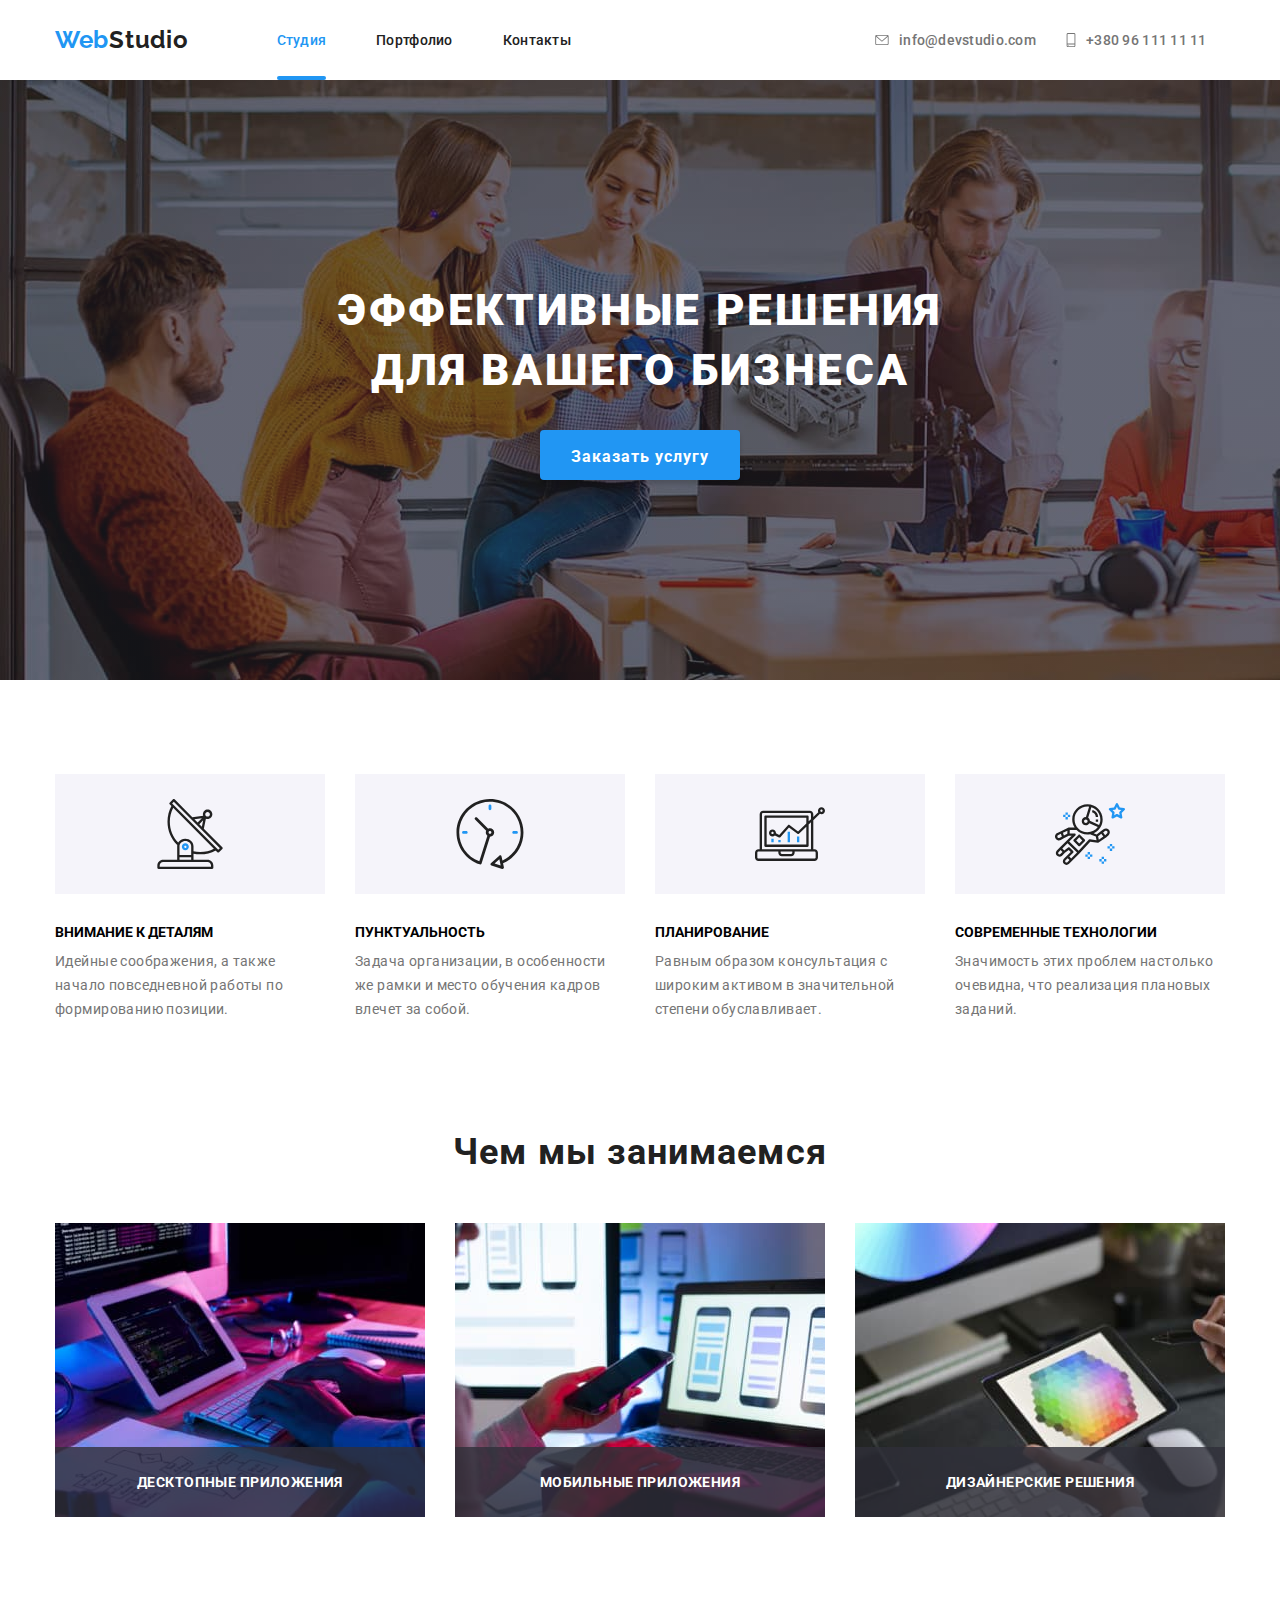
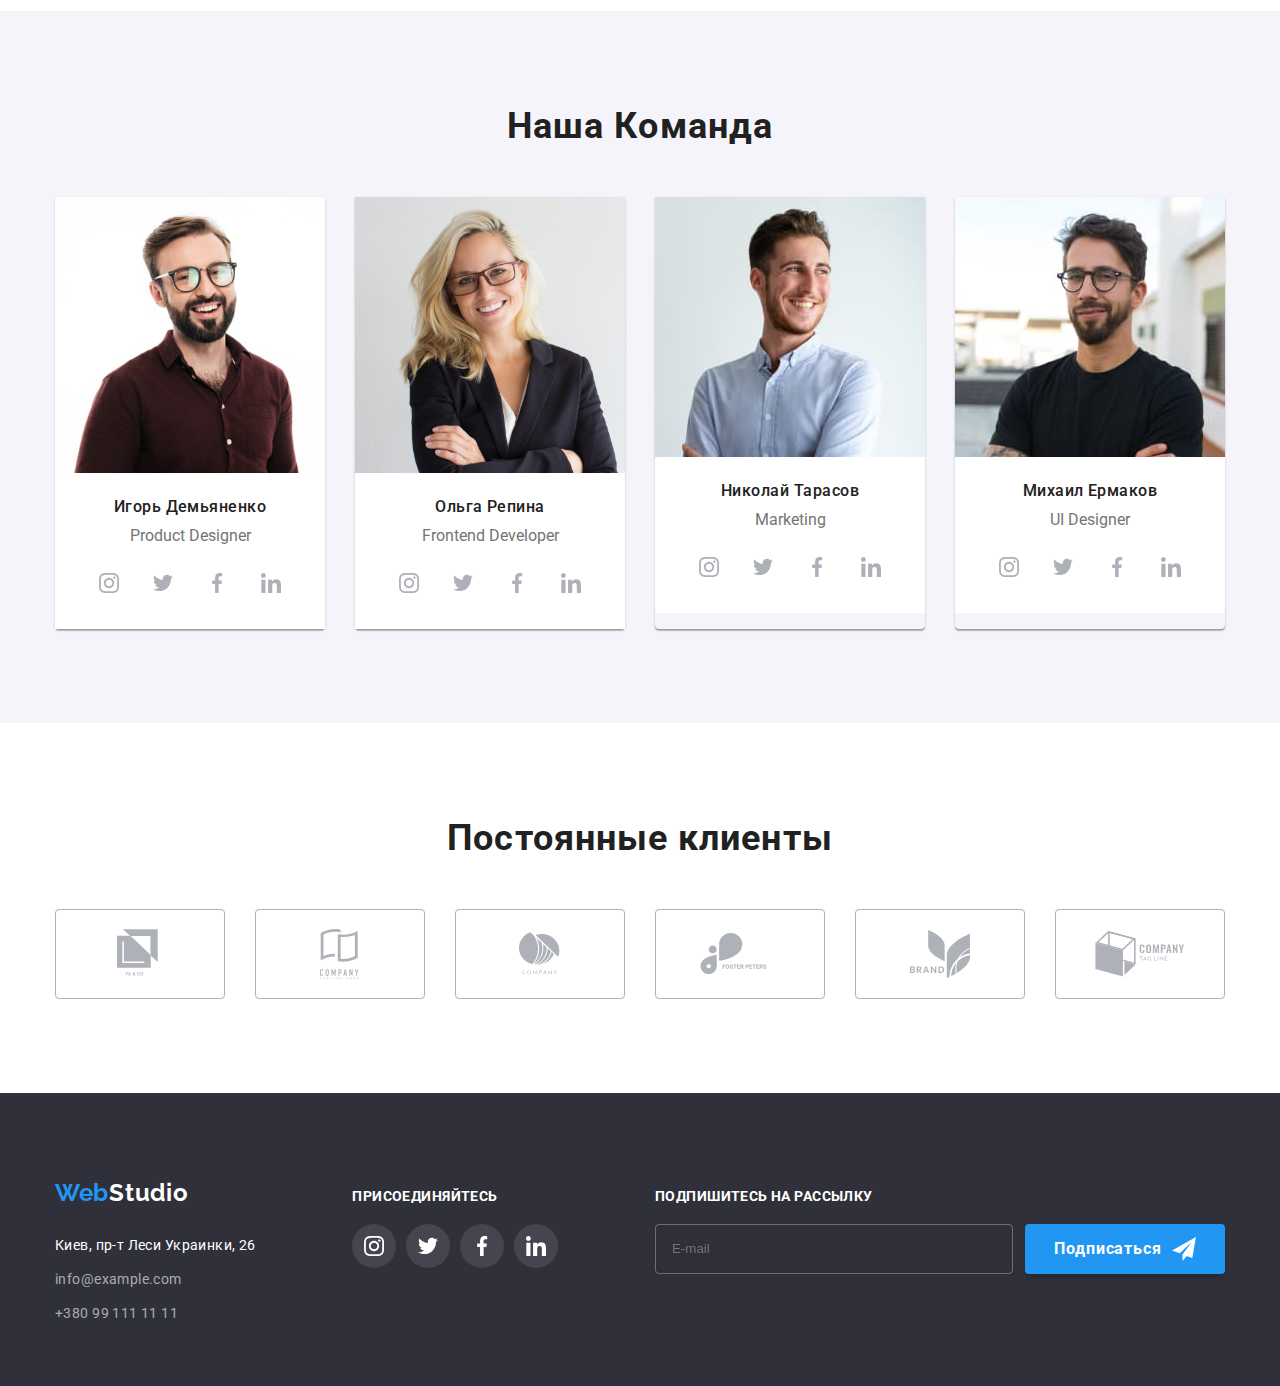
==== index.html @ dda07319 "1" ====
<!DOCTYPE html>
<html lang="ru">    

<head>
    <meta charset="UTF-8" />
    <meta name="viewport" content="width=device-width, initial-scale=1.0" />
    <title>Эффективные решения для вашего бизнеса</title>
    <link
        href="https://fonts.googleapis.com/css2?family=Raleway:wght@700&family=Roboto:wght@400;500;700;900&display=swap"
        rel="stylesheet">
    <link href="https://cdnjs.cloudflare.com/ajax/libs/modern-normalize/1.0.0/modern-normalize.css">
    <link rel="stylesheet" href="css/main.css"/>
</head>

<body>
    <!---- Шапка страницы ----->
    <header class="page-header">
        <div class="container">
            <nav class="navigation">
                <a href="./index.html" class="logo">Web<span class="logo__themelabel">Studio</span></a>
                <button class="menu-mobile" 
                type="button" 
                artia-controls="header-menu-container" 
                aria-expanded="false" 
                data-menu-button>
                    <svg class="menu-mobile__icon" width="40" height="40" 
                    aria-label="Переключатель мобильного меню" >
                        <use class="menu-mobile__menu" href="../img/symbol-defs.svg#menu"></use>
                        <use class="menu-mobile__close" href="../img/symbol-defs.svg#close"></use>
                    </svg>
                </button>
                <div class="header-menu-container" id="header-menu-container" data-menu>
                <ul class="navigation__list">
                    <li class="navigation__item">
                        <a href="./index.html" class="navigation__link navigation__link--accent">Студия</a>
                    </li>
                    <li class="navigation__item">
                        <a href="./portfolio.html" class="navigation__link">Портфолио</a>
                    </li>
                    <li class="navigation__item">
                        <a href="/" class="navigation__link">Контакты</a>
                    </li>
                </ul>
            <ul class="contact">
                <li class="contact__item"><a href="maito:info@devstudio.com" class="contact__link">
                        <svg class="contact__icon" width="14" height="10">
                            <use href="./img/symbol-defs.svg#ienvelope"></use>
                        </svg>info@devstudio.com</a>
                </li>
                <li class="contact__item"><a href="tell:+380961111111" class="contact__link contact__link--accent" >
                        <svg class="contact__icon" width="10" height="14">
                            <use href="./img/symbol-defs.svg#smartphone"></use>
                        </svg>+380 96 111 11 11</a>
                        </li>
            </ul>
            <ul class="social-list__menu">
                <li class="social-list__item">
                    <a href="" class="social-list__links">Instagram</a>
                    <span class="social-list__line"></span>
                </li>
                <li class="social-list__item">
                    <a href="" class="social-list__links">Twitter</a>
                    <span class="social-list__line"></span>
                </li>
                <li class="social-list__item">
                    <a href="" class="social-list__links">Facebook</a>
                    <span class="social-list__line"></span>
                </li>
                <li class="social-list__item">
                    <a href="" class="social-list__links">LinkedIn</a>
                </li>
            </ul>
            </div>
                </nav>

        </div>
    </header>



    <!-- HERO -->
    <main>
        <section class="page-hero">
            <div class="container">
                <h1 class="hero__title">Эффективные решения
                    для вашего бизнеса
                </h1>
                <button class="web-button" type="button" data-modal-open>Заказать услугу</button>
                <div class="backdrop is-hidden" data-modal>
                    <div class="modal">
                        <form class="modal__form">
                            <h2 class="modal__title">Оставьте свои данные, мы вам перезвоним</h2>
                            <div role="group" class="wrapper">
                                <label for="name">Имя</label>
                                <input type="text" name="name" id="name" class="modal__input">
                                <svg class="modal__icon">
                                    <use href="./img/symbol-defs.svg#personfirst"></use>
                                </svg>
                            </div>
                            <div role="group" class="wrapper">
                                <label for="tel">Телефон</label>
                                <input type="tel" name="tel" id="tel" class="modal__input">
                                <svg class="modal__icon">
                                    <use href="./img/symbol-defs.svg#telefon"></use>
                                </svg>
                            </div>
                            <div role="group" class="wrapper">
                                <label for="mail">Почта</label>
                                <input type="email" name="mail" id="mail" class="modal__input">
                                <svg class="modal__icon">
                                    <use href="./img/symbol-defs.svg#mailsecond"></use>
                                </svg>
                            </div>
                            <div role="group" class="wrapper wrapper--biggest">
                                <label for="comment">Комментарий</label>
                                <textarea name="comment" id="comment" cols="30" rows="10" placeholder="Введите текст"
                                    class="modal__textarea"></textarea>
                            </div>
                            <div role="group" class="wrapper--accept">
                                <label class="modal__label">
                                    <input type="checkbox" name="accept" class="modal__accept--input">
                                    <span class="modal__figure"></span>Соглашаюсь с рассылкой и принимаю <a href="/"
                                        class="modal__link--accept">Условия договора</a></label>
                            </div>
                            <button class="modal__close" type="button" data-modal-close>
                                <svg class="menu-mobile__icon">
                                    <use href="../img/symbol-defs.svg#close"></use>
                                </svg>
                            </button>
                            <button type="submit" class="web-button">Отправить</button>
                        </form>
                    </div>
                </div>
            </div>
        </section>

        <!-- ABOUT  -->
        <section class="about">
            <div class="container">
                <h2 class="visually-hidden">Skills</h2>
                <ul class="about__list">
                    <li class="about__item">
                        <div class="about__icon--container">
                            <svg class="about__icon">
                                <use href="./img/symbol-defs.svg#iantenna"></use>
                            </svg>
                        </div>
                        <h3 class="about__subtitle">Внимание к деталям</h3>
                        <p class="about__text">Идейные соображения, а также начало повседневной работы по формированию
                            позиции.</p>
                    </li>
                    <li class="about__item">
                        <div class="about__icon--container">
                            <svg class="about__icon">
                                <use href="./img/symbol-defs.svg#iclock"></use>
                            </svg>
                        </div>
                        <h3 class="about__subtitle">Пунктуальность</h3>
                        <p class="about__text">Задача организации, в особенности же рамки и место обучения кадров
                            влечет за собой.</p>
                    </li>
                    <li class="about__item">
                        <div class="about__icon--container">
                            <svg class="about__icon">
                                <use href="./img/symbol-defs.svg#idiagram"></use>
                            </svg>
                        </div>
                        <h3 class="about__subtitle">Планирование</h3>
                        <p class="about__text">Равным образом консультация с широким активом в значительной степени
                            обуславливает.</p>
                    </li>
                    <li class="about__item">
                        <div class="about__icon--container">
                            <svg class="about__icon">
                                <use href="./img/symbol-defs.svg#iastronaut"></use>
                            </svg>
                        </div>
                        <h3 class="about__subtitle">Современные технологии</h3>
                        <p class="about__text">Значимость этих проблем настолько очевидна, что реализация плановых
                            заданий.</p>
                    </li>
                </ul>
            </div>
        </section>

        <!-- SERVICES -->
        <section class="services">
            <div class="container">
                <h2 class="title">Чем мы занимаемся</h2>
                <ul class="services__list">
                    <li class="services__item">
                        <img class="services__images"
                         srcset="./img/First1x.jpg 1x , ./img/first2x.jpg 2x"
                         src="./img/First1x.jpg" 
                         alt="Десктопные приложения" 
                         width="370">
                        <div class="services__text--position">
                            <p class="services__text">Десктопные приложения</p>
                        </div>
                    </li>
                    <li class="services__item">
                        <img class="services__images"
                        srcset="./img/second1x.jpg 1x, ./img/second2x.jpg 2x"
                         src="./img/second1x.jpg" 
                         alt="Мобильные приложения"
                          width="370">
                        <div class="services__text--position">
                            <p class="services__text">Мобильные приложения</p>
                        </div>
                    </li>
                    <li class="services__item">
                        <img class="services__images"
                        srcset="./img/third1x.jpg 1x, ./img/third2x.jpg 2x"
                         src="./img/third1x.jpg" 
                         alt="Дизайнерские решения"
                          width="370">
                        <div class="services__text--position">
                            <p class="services__text">Дизайнерские решения</p>
                        </div>
                    </li>
                </ul>
            </div>
        </section>
        <!-- ADVANTAGES -->
        <section class="advantages">
            <div class="container">
                <h2 class="title">Наша Команда</h2>
                <ul class="advantages_list">
                    <li class="advantages__item">
                        <picture>
                            <source srcset="./img/IgorMobile.jpg 1x, ./img/IgorMobile2.jpg 2x" type="image" media="(min-width: 480px)">
                                <source srcset="./img/IgorTablet.jpg 1x, ./img/IgorTablet2.jpg 2x" type="image" media="(min-width: 768px)">
                                    <source srcset="./img/IgorDesktop.jpg 1x, ./img/IgorDesktop2.jpg 2x" type="image" media="(min-width: 1200px)">
                            <img class="advantages__images" src="./img/IgorMobile.jpg" alt="Игорь" width="450">
                        </picture>
                        <div class="advantages__wrapper--icon">
                            <h3 class="advantages__name">Игорь Демьяненко</h3>
                            <p lang="en" class="advantages__position">Product Designer</p>
                            <ul class="icon-list">
                                <li class="icon-list__item">
                                    <a class="icon-list__link icon-list__link--background" href="">
                                        <svg class="icon-list__icon advantages-icons-color">
                                            <use href="./img/symbol-defs.svg#instagram"></use>
                                        </svg>
                                    </a>
                                </li>
                                <li class="icon-list__item">
                                    <a class="icon-list__link icon-list__link--background" href="">
                                        <svg class="icon-list__icon advantages-icons-color">
                                            <use href="./img/symbol-defs.svg#twitter"></use>
                                        </svg>
                                    </a>
                                </li>
                                <li class="icon-list__item">
                                    <a class="icon-list__link icon-list__link--background" href="">
                                        <svg class="icon-list__icon advantages-icons-color">
                                            <use href="./img/symbol-defs.svg#ifacebook"></use>
                                        </svg>
                                    </a>
                                </li>
                                <li class="icon-list__item">
                                    <a class="icon-list__link icon-list__link--background" href="">
                                        <svg class="icon-list__icon advantages-icons-color">
                                            <use href="./img/symbol-defs.svg#linkedin"></use>
                                        </svg>
                                    </a>
                                </li>
                            </ul>
                        </div>
                    </li>
                    <li class="advantages__item">
                        <img class="advantages__images" srcset="./img/bigOlga.jpg 1x, ./img/bigOlgax2.jpg 2x" 
                        src="./img/bigOlga.jpg" alt="Ольга" width="270">
                        <div class="advantages__wrapper--icon">
                            <h3 class="advantages__name">Ольга Репина</h3>
                            <p lang="en" class="advantages__position">Frontend Developer</p>
                            <ul class="icon-list">
                                <li class="icon-list__item">
                                    <a class="icon-list__link icon-list__link--background" href="">
                                        <svg class="icon-list__icon advantages-icons-color">
                                            <use href="./img/symbol-defs.svg#instagram"></use>
                                        </svg>
                                    </a>
                                </li>
                                <li class="icon-list__item">
                                    <a class="icon-list__link icon-list__link--background" href="">
                                        <svg class="icon-list__icon advantages-icons-color">
                                            <use href="./img/symbol-defs.svg#twitter"></use>
                                        </svg>
                                    </a>
                                </li>
                                <li class="icon-list__item">
                                    <a class="icon-list__link icon-list__link--background" href="">
                                        <svg class="icon-list__icon advantages-icons-color">
                                            <use href="./img/symbol-defs.svg#ifacebook"></use>
                                        </svg>
                                    </a>
                                </li>
                                <li class="icon-list__item">
                                    <a class="icon-list__link icon-list__link--background" href="">
                                        <svg class="icon-list__icon advantages-icons-color">
                                            <use href="./img/symbol-defs.svg#linkedin"></use>
                                        </svg>
                                    </a>
                                </li>
                            </ul>
                        </div>
                    </li>
                    <li class="advantages__item">
                        <img class="advantages__images" src="./img/imgNikolaj.jpg" alt="3" width="270">
                        <div class="advantages__wrapper--icon">
                            <h3 class="advantages__name">Николай Тарасов</h3>
                            <p lang="en" class="advantages__position">Marketing</p>
                        <ul class="icon-list">
                            <li class="icon-list__item">
                                <a class="icon-list__link icon-list__link--background" href="">
                                    <svg class="icon-list__icon advantages-icons-color">
                                        <use href="./img/symbol-defs.svg#instagram"></use>
                                    </svg>
                                </a>
                            </li>
                            <li class="icon-list__item">
                                <a class="icon-list__link icon-list__link--background" href="">
                                    <svg class="icon-list__icon advantages-icons-color">
                                        <use href="./img/symbol-defs.svg#twitter"></use>
                                    </svg>
                                </a>
                            </li>
                            <li class="icon-list__item">
                                <a class="icon-list__link icon-list__link--background" href="">
                                    <svg class="icon-list__icon advantages-icons-color">
                                        <use href="./img/symbol-defs.svg#ifacebook"></use>
                                    </svg>
                                </a>
                            </li>
                            <li class="icon-list__item">
                                <a class="icon-list__link icon-list__link--background" href="">
                                    <svg class="icon-list__icon advantages-icons-color">
                                        <use href="./img/symbol-defs.svg#linkedin"></use>
                                    </svg>
                                </a>
                            </li>
                        </ul>
                        </div>
                        </li>
                    <li class="advantages__item">
                        <img class="advantages__images" src="./img/imgMichal.jpg" alt="4" width="270">
                        <div class="advantages__wrapper--icon">
                            <h3 class="advantages__name">Михаил Ермаков</h3>
                            <p lang="en" class="advantages__position">UI Designer</p>
                            <ul class="icon-list">
                                <li class="icon-list__item">
                                    <a class="icon-list__link icon-list__link--background" href="">
                                        <svg class="icon-list__icon advantages-icons-color">
                                            <use href="./img/symbol-defs.svg#instagram"></use>
                                        </svg>
                                    </a>
                                </li>
                                <li class="icon-list__item">
                                    <a class="icon-list__link icon-list__link--background" href="">
                                        <svg class="icon-list__icon advantages-icons-color">
                                            <use href="./img/symbol-defs.svg#twitter"></use>
                                        </svg>
                                    </a>
                                </li>
                                <li class="icon-list__item">
                                    <a class="icon-list__link icon-list__link--background" href="">
                                        <svg class="icon-list__icon advantages-icons-color">
                                            <use href="./img/symbol-defs.svg#ifacebook"></use>
                                        </svg>
                                    </a>
                                </li>
                                <li class="icon-list__item">
                                    <a class="icon-list__link icon-list__link--background" href="">
                                        <svg class="icon-list__icon advantages-icons-color">
                                            <use href="./img/symbol-defs.svg#linkedin"></use>
                                        </svg>
                                    </a>
                                </li>
                            </ul>
                            </div>
                            </li>
                            </ul>
                
                        </div>
    

        </section>

        <!------- PARTNERS       -->

        <section class="partners">
            <div class="container">
                <h2 class="title">Постоянные клиенты</h2>
                <ul class="partners__list">
                    <li class="partners__item">
                        <a class="partners__link" href=""><svg class="partners__logo effect" width="45px" height="50px">
                                <use href="./img/symbol-defs.svg#logo1"></use>
                            </svg> </a>
                        </li>
                    <li class="partners__item">
                        <a class="partners__link" href="">
                            <svg class="partners__logo" width="45px" height="50px">
                                <use href="./img/symbol-defs.svg#logo2"></use>
                            </svg>
                        </a>
                    </li>
                    <li class="partners__item">
                        <a class="partners__link" href="">
                            <svg class="partners__logo" width="41px" height="43px">
                                <use href="./img/symbol-defs.svg#logo3"></use>
                            </svg>
                        </a>
                    </li>
                    <li class="partners__item">
                        <a class="partners__link" href="">
                            <svg class="partners__logo" width="80px" height="42px">
                                <use href="./img/symbol-defs.svg#logo4"></use>
                            </svg>
                        </a>
                    </li>
                    <li class="partners__item">
                        <a class="partners__link" href="">
                            <svg class="partners__logo" width="60px" height="48px">
                                <use href="./img/symbol-defs.svg#logo5"></use>
                            </svg>
                        </a>
                    </li>
                    <li class="partners__item">
                        <a class="partners__link" href="">
                            <svg class="partners__logo" width="90px" height="46px">
                                <use href="./img/symbol-defs.svg#logo6"></use>
                            </svg>
                        </a>
                    </li>
                </ul>

            </div>
        </section>
    </main>
    <!-- FOOTER -->
    <footer class="page-footer">
        <div class="container">
            <div class="container-adres">
                <address class="adres">
                    <a href="index.html" class="logo logo--footer">Web<span class="accent-footer">Studio</span></a>
                    <ul class="adres__list">
                        <li class="adres__item"><a href="https://goo.gl/maps/eN61j858Ek6bLMCC6" class="adres__city">Киев, пр-т
                                Леси Украинки, 26</a></li>
                        <li class="adres__item"><a href="mailto:info@example.com" class="adres__link">info@example.com</a></li>
                        <li class="adres__item"><a href="tell:+380991111111" class="adres__link">+380 99 111 11 11</a></li>
                    </ul>
                </address>
            </div>
            <div class="footer-icons">
                <h3 class="footer-subtitle">присоединяйтесь</h3>
                <ul class="icon-list">
                    <li class="icon-list__item">
                        <a class="icon-list__link" href="">
                            <svg class="advantages-icons">
                                <use href="./img/symbol-defs.svg#instagram"></use>
                            </svg>
                        </a>
                    </li>
                    <li class="icon-list__item">
                        <a class="icon-list__link" href="">
                            <svg class="advantages-icons">
                                <use href="./img/symbol-defs.svg#twitter"></use>
                            </svg>
                        </a>
                    </li>
                    <li class="icon-list__item">
                        <a class="icon-list__link" href="">
                            <svg class="advantages-icons">
                                <use href="./img/symbol-defs.svg#ifacebook"></use>
                            </svg>
                        </a>
                    </li>
                    <li class="icon-list__item">
                        <a class="icon-list__link" href="">
                            <svg class="advantages-icons">
                                <use href="./img/symbol-defs.svg#linkedin"></use>
                            </svg>
                        </a>
                    </li>
                </ul>
            </div>
            <div class="footer-form">
                <h3 class="footer-subtitle">Подпишитесь на рассылку</h3>
                <form class="footer-form__container">
                    <input type="email" placeholder="E-mail" name="mail" class="footer-form__input">
                    <button type="submit" class="web-button">Подписаться <span class="footer-form__label">
                            <svg class="footer-form__icon">
                                <use href="./img/symbol-defs.svg#icon-send"></use>
                            </svg>
                        </span></button>
                </form>
            </div>
        </div>



    </footer>

    <script src="./js/modal.js"></script>
    <script src="./js/menu.js"></script>


</body>

</html>
---- css/main.css ----
*,
::before,
::after {
  -webkit-box-sizing: border-box;
          box-sizing: border-box;
}

body {
  font-family: "Roboto", sans-serif;
  margin: 0;
}

a {
  text-decoration: none;
  cursor: pointer;
  font-style: normal;
}

ul {
  margin: 0;
  padding: 0;
  list-style: none;
}

p,
h1,
h2,
h3,
h4,
h5,
h6 {
  margin: 0;
  padding: 0;
}

img {
  display: block;
  max-width: 100%;
  height: auto;
}

.container {
  padding: 0 15px;
  margin: 0 auto;
}

@media screen and (min-width: 480px) {
  .container {
    width: 480px;
  }
}

@media screen and (min-width: 768px) {
  .container {
    width: 768px;
  }
}

@media screen and (min-width: 1200px) {
  .container {
    width: 1200px;
  }
}

.visually-hidden {
  position: absolute !important;
  clip: rect(1px 1px 1px 1px);
  /* IE6, IE7 */
  clip: rect(1px, 1px, 1px, 1px);
  padding: 0 !important;
  border: 0 !important;
  height: 1px !important;
  width: 1px !important;
  overflow: hidden;
}

.title {
  color: #212121;
  font-weight: 700;
  font-size: 28px;
  line-height: 1.178;
  letter-spacing: 0.03em;
  text-align: center;
  margin-bottom: 30px;
}

@media screen and (min-width: 1200px) {
  .title {
    font-size: 36px;
    line-height: 1.167;
    margin-bottom: 50px;
  }
}

.page-header {
  background-color: #ffffff;
}

.navigation {
  display: -webkit-box;
  display: -ms-flexbox;
  display: flex;
  -webkit-box-align: center;
      -ms-flex-align: center;
          align-items: center;
}

.menu-mobile {
  padding: 10px 0;
  margin: 0;
  border: none;
  color: #212121;
  background-color: transparent;
  margin-left: auto;
  position: relative;
  z-index: 22;
}

.menu-mobile:hover .menu-mobile__icon,
.menu-mobile:focus .menu-mobile__icon {
  fill: #2196f3;
}

@media screen and (min-width: 768px) {
  .menu-mobile {
    display: none;
  }
}

.menu-mobile__icon {
  fill: currentColor;
}

.menu-mobile .menu-mobile__close {
  display: none;
}

.menu-mobile.is-open .menu-mobile__close {
  display: block;
}

.menu-mobile.is-open .menu-mobile__menu {
  display: none;
}

@media screen and (max-width: 767px) {
  .header-menu-container {
    position: fixed;
    top: 0;
    left: 0;
    background-color: #ffffff;
    height: 100%;
    width: 100%;
    padding: 48px 40px;
    z-index: 21;
    display: none;
  }
  .header-menu-container.is-open {
    display: -webkit-box;
    display: -ms-flexbox;
    display: flex;
    -webkit-box-orient: vertical;
    -webkit-box-direction: normal;
        -ms-flex-direction: column;
            flex-direction: column;
  }
}

@media screen and (min-width: 768px) {
  .header-menu-container {
    display: -webkit-box;
    display: -ms-flexbox;
    display: flex;
    -webkit-box-align: center;
        -ms-flex-align: center;
            align-items: center;
  }
}

.navigation__link {
  color: #212121;
  font-weight: 500;
  font-size: 40px;
  line-height: 1.175;
  -webkit-transition: color 250ms cubic-bezier(0.4, 0, 0.2, 1);
  transition: color 250ms cubic-bezier(0.4, 0, 0.2, 1);
  display: block;
  letter-spacing: 0.02em;
}

.navigation__link:focus, .navigation__link:hover {
  color: #2196f3;
}

@media screen and (min-width: 768px) {
  .navigation__link {
    position: relative;
    font-size: 14px;
    line-height: 1.142;
    padding: 32px 0;
  }
}

.navigation__list {
  margin-bottom: 240px;
}

@media screen and (min-width: 768px) {
  .navigation__list {
    margin-bottom: 0;
    display: -webkit-box;
    display: -ms-flexbox;
    display: flex;
  }
}

@media screen and (min-width: 1200px) {
  .navigation__list {
    margin-right: 304px;
  }
}

@media screen and (max-width: 767px) {
  .navigation__item:not(:last-child) {
    margin-bottom: 32px;
  }
}

@media screen and (min-width: 768px) {
  .navigation__item:not(:last-child) {
    margin-right: 50px;
  }
}

.navigation__link--accent {
  color: #2196f3;
}

@media screen and (min-width: 768px) {
  .navigation__link--accent::after {
    content: "";
    display: block;
    position: absolute;
    bottom: 0;
    left: 0;
    width: 100%;
    height: 4px;
    background-color: #2196f3;
    border-radius: 2px;
    -webkit-transform: scaleX(1);
            transform: scaleX(1);
    -webkit-transition: -webkit-transform 250ms cubic-bezier(0.4, 0, 0.2, 1);
    transition: -webkit-transform 250ms cubic-bezier(0.4, 0, 0.2, 1);
    transition: transform 250ms cubic-bezier(0.4, 0, 0.2, 1);
    transition: transform 250ms cubic-bezier(0.4, 0, 0.2, 1), -webkit-transform 250ms cubic-bezier(0.4, 0, 0.2, 1);
  }
}

.social-list__menu {
  display: -webkit-box;
  display: -ms-flexbox;
  display: flex;
  -webkit-box-align: center;
      -ms-flex-align: center;
          align-items: center;
}

@media screen and (min-width: 768px) {
  .social-list__menu {
    display: none;
  }
}

.social-list__item {
  display: -webkit-box;
  display: -ms-flexbox;
  display: flex;
  -webkit-box-pack: center;
      -ms-flex-pack: center;
          justify-content: center;
  -webkit-box-align: center;
      -ms-flex-align: center;
          align-items: center;
}

.social-list__links {
  font-weight: 500;
  font-size: 18px;
  line-height: 1.222;
  letter-spacing: 0.02em;
  color: #2196f3;
}

.social-list__line {
  background-color: rgba(33, 33, 33, 0.2);
  width: 22px;
  height: 2px;
  -webkit-transform: rotate(90deg);
          transform: rotate(90deg);
}

.contact__link {
  color: #757575;
  font-weight: 500;
  font-size: 24px;
  line-height: 1.176;
  display: block;
  letter-spacing: 0.02em;
}

.contact__link:hover, .contact__link:focus {
  color: #2196f3;
}

@media screen and (min-width: 768px) {
  .contact__link {
    font-size: 12px;
    line-height: 1.167;
    display: -webkit-box;
    display: -ms-flexbox;
    display: flex;
    -webkit-box-align: center;
        -ms-flex-align: center;
            align-items: center;
  }
}

@media screen and (min-width: 1200px) {
  .contact__link {
    font-size: 14px;
    line-height: 1.142;
  }
}

@media screen and (max-width: 767px) {
  .contact__item:last-child {
    margin-bottom: 32px;
  }
}

@media screen and (min-width: 768px) and (max-width: 1199px) {
  .contact__item:not(:last-child) {
    margin-bottom: 10px;
  }
}

@media screen and (min-width: 1200px) {
  .contact__item:not(:last-child) {
    margin-right: 30px;
  }
}

.contact {
  display: -webkit-box;
  display: -ms-flexbox;
  display: flex;
}

@media screen and (max-width: 767px) {
  .contact {
    -webkit-box-orient: vertical;
    -webkit-box-direction: reverse;
        -ms-flex-direction: column-reverse;
            flex-direction: column-reverse;
    margin-bottom: 64px;
  }
}

@media screen and (min-width: 768px) and (max-width: 1199px) {
  .contact {
    margin-left: 84px;
    -webkit-box-orient: vertical;
    -webkit-box-direction: normal;
        -ms-flex-direction: column;
            flex-direction: column;
  }
}

@media screen and (min-width: 1200px) {
  .contact {
    -webkit-box-orient: horizontal;
    -webkit-box-direction: normal;
        -ms-flex-direction: row;
            flex-direction: row;
  }
}

.contact__icon {
  display: none;
}

@media screen and (min-width: 768px) {
  .contact__icon {
    margin-right: 10px;
    fill: currentColor;
    display: block;
  }
}

@media screen and (max-width: 767px) {
  .contact__link--accent {
    color: #2196f3;
    font-size: 34px;
  }
}

.logo {
  font-family: "Raleway", sans-serif;
  color: #2196f3;
  font-weight: 700;
  letter-spacing: 0.03em;
  font-size: 24px;
  line-height: 1.1667;
  padding: 16px 0;
}

@media screen and (min-width: 768px) {
  .logo {
    margin-right: 88px;
    padding: 26px 0;
  }
}

.logo__themelabel {
  color: #212121;
}

.logo--footer {
  margin-right: 0;
  display: inline-block;
}

.web-button {
  background-color: #2196f3;
  -webkit-box-shadow: 0px 4px 4px rgba(0, 0, 0, 0.15);
          box-shadow: 0px 4px 4px rgba(0, 0, 0, 0.15);
  border-radius: 4px;
  border-color: transparent;
  text-align: center;
  min-width: 200px;
  height: 50px;
  color: #ffffff;
  font-weight: 700;
  font-size: 16px;
  line-height: 1.875;
  letter-spacing: 0.06em;
  padding: 10px;
  cursor: pointer;
  font-family: inherit;
}

.modal__close {
  position: absolute;
  top: 8px;
  right: 8px;
  display: -webkit-box;
  display: -ms-flexbox;
  display: flex;
  -webkit-box-pack: center;
      -ms-flex-pack: center;
          justify-content: center;
  -webkit-box-align: center;
      -ms-flex-align: center;
          align-items: center;
  background-color: #ffffff;
  border: 1px solid rgba(0, 0, 0, 0.1);
  width: 30px;
  height: 30px;
  fill: #212121;
  border-radius: 50%;
  cursor: pointer;
  -webkit-transition: color 250ms cubic-bezier(0.4, 0, 0.2, 1);
  transition: color 250ms cubic-bezier(0.4, 0, 0.2, 1);
}

.modal__close:hover, .modal__close:focus {
  color: #2196f3;
}

.icon-list {
  display: -webkit-box;
  display: -ms-flexbox;
  display: flex;
  -webkit-box-align: center;
      -ms-flex-align: center;
          align-items: center;
  -webkit-box-pack: center;
      -ms-flex-pack: center;
          justify-content: center;
}

.icon-list__link {
  width: 100%;
  height: 100%;
  fill: #ffffff;
  display: -webkit-box;
  display: -ms-flexbox;
  display: flex;
  -webkit-box-pack: center;
      -ms-flex-pack: center;
          justify-content: center;
  background-color: rgba(255, 255, 255, 0.1);
  border-radius: 50%;
  -webkit-box-align: center;
      -ms-flex-align: center;
          align-items: center;
  -webkit-transition: background-color 250ms cubic-bezier(0.4, 0, 0.2, 1), color 250ms cubic-bezier(0.4, 0, 0.2, 1);
  transition: background-color 250ms cubic-bezier(0.4, 0, 0.2, 1), color 250ms cubic-bezier(0.4, 0, 0.2, 1);
}

.icon-list__link:hover, .icon-list__link:focus {
  background-color: #2196f3;
  color: #ffffff;
}

.icon-list__item {
  width: 44px;
  height: 44px;
}

.icon-list__item:not(:last-child) {
  margin-right: 10px;
}

.icon-list__icon,
.advantages-icons {
  width: 20px;
  height: 20px;
}

.advantages-icons-color {
  fill: currentColor;
}

.icon-list__link--background {
  color: #afb1b8;
}

.icon-list__link--background:hover, .icon-list__link--background:focus {
  color: #ffffff;
}

/* ============= HERO =========*/
.page-hero {
  background-color: #2f303a;
  text-align: center;
  padding-top: 118px;
  padding-bottom: 118px;
  max-width: 1600px;
  background-image: -webkit-gradient(linear, left top, right top, from(rgba(47, 48, 58, 0.4)), to(rgba(47, 48, 58, 0.4))), url("../../img/imghero1x.jpg");
  background-image: linear-gradient(to right, rgba(47, 48, 58, 0.4), rgba(47, 48, 58, 0.4)), url("../../img/imghero1x.jpg");
  background-repeat: no-repeat;
  background-size: cover;
}

@media screen and (min-device-pixel-ratio: 2), screen and (-webkit-min-device-pixel-ratio: 2), screen and (min-resolution: 192dpi), screen and (min-resolution: 2dppx) {
  .page-hero {
    background-image: -webkit-gradient(linear, left top, right top, from(rgba(47, 48, 58, 0.4)), to(rgba(47, 48, 58, 0.4))), url("../../img/imghero2x.jpg");
    background-image: linear-gradient(to right, rgba(47, 48, 58, 0.4), rgba(47, 48, 58, 0.4)), url("../../img/imghero2x.jpg");
  }
}

@media screen and (min-width: 768px) {
  .page-hero {
    background-image: -webkit-gradient(linear, left top, right top, from(rgba(47, 48, 58, 0.4)), to(rgba(47, 48, 58, 0.4))), url("../../img/tabletHerox1.jpg");
    background-image: linear-gradient(to right, rgba(47, 48, 58, 0.4), rgba(47, 48, 58, 0.4)), url("../../img/tabletHerox1.jpg");
  }
}

@media screen and (min-width: 768px) and (min-device-pixel-ratio: 2), screen and (min-width: 768px) and (-webkit-min-device-pixel-ratio: 2), screen and (min-width: 768px) and (min-resolution: 192dpi), screen and (min-width: 768px) and (min-resolution: 2dppx) {
  .page-hero {
    background-image: -webkit-gradient(linear, left top, right top, from(rgba(47, 48, 58, 0.4)), to(rgba(47, 48, 58, 0.4))), url("../../img/tabletHerox2.jpg");
    background-image: linear-gradient(to right, rgba(47, 48, 58, 0.4), rgba(47, 48, 58, 0.4)), url("../../img/tabletHerox2.jpg");
  }
}

@media screen and (min-width: 1200px) {
  .page-hero {
    padding-top: 200px;
    padding-bottom: 200px;
    background-image: -webkit-gradient(linear, left top, right top, from(rgba(47, 48, 58, 0.4)), to(rgba(47, 48, 58, 0.4))), url("../../img/desktopHero1x.jpg");
    background-image: linear-gradient(to right, rgba(47, 48, 58, 0.4), rgba(47, 48, 58, 0.4)), url("../../img/desktopHero1x.jpg");
  }
}

@media screen and (min-width: 1200px) and (min-device-pixel-ratio: 2), screen and (min-width: 1200px) and (-webkit-min-device-pixel-ratio: 2), screen and (min-width: 1200px) and (min-resolution: 192dpi), screen and (min-width: 1200px) and (min-resolution: 2dppx) {
  .page-hero {
    background-image: -webkit-gradient(linear, left top, right top, from(rgba(47, 48, 58, 0.4)), to(rgba(47, 48, 58, 0.4))), url("../../img/desktopHero2x.jpg");
    background-image: linear-gradient(to right, rgba(47, 48, 58, 0.4), rgba(47, 48, 58, 0.4)), url("../../img/desktopHero2x.jpg");
  }
}

.hero__title {
  color: #ffffff;
  font-weight: 900;
  font-size: 26px;
  line-height: 1.615;
  letter-spacing: 0.06em;
  text-transform: uppercase;
  text-align: center;
  margin: 0 auto;
  max-width: 360px;
  margin-bottom: 30px;
}

@media screen and (min-width: 1200px) {
  .hero__title {
    font-size: 44px;
    line-height: 1.364;
    max-width: 700px;
  }
}

.about {
  padding-bottom: 60px;
  padding-top: 60px;
}

@media screen and (min-width: 1200px) {
  .about {
    padding-bottom: 94px;
    padding-top: 94px;
  }
}

@media screen and (min-width: 768px) {
  .about__list {
    display: -webkit-box;
    display: -ms-flexbox;
    display: flex;
    -ms-flex-wrap: wrap;
        flex-wrap: wrap;
    margin: -15px;
  }
}

.about__item {
  max-width: 480px;
}

.about__item:not(:last-child) {
  margin-bottom: 30px;
}

@media screen and (min-width: 768px) {
  .about__item {
    width: calc((100% - 2 * 30px) / 2);
    margin: 15px;
  }
}

@media screen and (min-width: 1200px) {
  .about__item {
    width: calc((100% - 4 * 30px) / 4);
    margin: 15px;
  }
}

.about__subtitle {
  font-weight: 700;
  font-size: 14px;
  line-height: 1.142;
  text-transform: uppercase;
  margin-bottom: 10px;
}

@media screen and (max-width: 767px) {
  .about__subtitle {
    text-align: center;
  }
}

.about__text {
  color: #757575;
  font-size: 14px;
  line-height: 1.714;
  font-weight: 400;
  letter-spacing: 0.03em;
}

.about__icon--container {
  background-color: #f5f4fa;
  display: -webkit-box;
  display: -ms-flexbox;
  display: flex;
  -webkit-box-pack: center;
      -ms-flex-pack: center;
          justify-content: center;
  -webkit-box-align: center;
      -ms-flex-align: center;
          align-items: center;
  width: 100%;
  height: 120px;
  margin-bottom: 30px;
}

.about__icon {
  height: 70px;
  width: 70px;
}

.services {
  padding-bottom: 94px;
}

@media screen and (max-width: 1199px) {
  .services {
    display: none;
  }
}

.services__item {
  margin: 15px;
  position: relative;
  width: calc((100% - 3 * 30px) / 3);
}

.services__list {
  display: -webkit-box;
  display: -ms-flexbox;
  display: flex;
  margin: -15px;
}

.services__images {
  max-width: 100%;
}

.services__text {
  font-weight: 700;
  font-size: 14px;
  line-height: 1.143;
  letter-spacing: 0.03em;
  text-transform: uppercase;
  margin: 0;
  color: #ffffff;
}

.services__text--position {
  position: absolute;
  bottom: 0;
  left: 0;
  background-color: rgba(47, 48, 58, 0.8);
  width: 100%;
  height: 70px;
  display: -webkit-box;
  display: -ms-flexbox;
  display: flex;
  -webkit-box-align: center;
      -ms-flex-align: center;
          align-items: center;
  -webkit-box-pack: center;
      -ms-flex-pack: center;
          justify-content: center;
}

.advantages {
  background-color: #f5f4fa;
  padding-bottom: 60px;
  padding-top: 60px;
}

@media screen and (min-width: 1200px) {
  .advantages {
    padding-bottom: 94px;
    padding-top: 94px;
  }
}

.advantages__name {
  color: #212121;
  font-weight: 500;
  font-size: 16px;
  line-height: 1.187;
  letter-spacing: 0.03em;
  text-align: center;
  margin-bottom: 10px;
}

@media screen and (min-width: 768px) {
  .advantages_list {
    margin: -15px;
    display: -webkit-box;
    display: -ms-flexbox;
    display: flex;
    -ms-flex-wrap: wrap;
        flex-wrap: wrap;
  }
}

.advantages__item {
  -webkit-box-shadow: 0px 1px 3px rgba(0, 0, 0, 0.12), 0px 1px 1px rgba(0, 0, 0, 0.14), 0px 2px 1px rgba(0, 0, 0, 0.2);
          box-shadow: 0px 1px 3px rgba(0, 0, 0, 0.12), 0px 1px 1px rgba(0, 0, 0, 0.14), 0px 2px 1px rgba(0, 0, 0, 0.2);
  border-radius: 0px 0px 4px 4px;
}

@media screen and (max-width: 767px) {
  .advantages__item {
    max-width: 480px;
  }
  .advantages__item:not(:last-child) {
    margin-bottom: 30px;
  }
}

@media screen and (min-width: 768px) {
  .advantages__item {
    width: calc((100% - 2 * 30px) / 2);
    margin: 15px;
  }
}

@media screen and (min-width: 1200px) {
  .advantages__item {
    width: calc((100% - 4 * 30px) / 4);
  }
}

.advantages__images {
  width: 100%;
}

.advantages__position {
  color: #757575;
  font-weight: 400;
  font-size: 16px;
  line-height: 1.187;
  text-align: center;
  margin-bottom: 16px;
}

.advantages__wrapper--icon {
  background-color: #ffffff;
  padding: 24px;
}

.partners {
  padding-bottom: 60px;
  padding-top: 60px;
}

@media screen and (min-width: 1200px) {
  .partners {
    padding-bottom: 94px;
    padding-top: 94px;
  }
}

.partners__item {
  width: calc((100% - 2 * 30px) / 2);
  height: 90px;
  margin: 15px;
}

@media screen and (min-width: 768px) {
  .partners__item {
    width: calc((100% - 3 * 30px) / 3);
  }
}

@media screen and (min-width: 1200px) {
  .partners__item {
    width: calc((100% - 6 * 30px) / 6);
  }
}

.partners__list {
  text-align: center;
  display: -webkit-box;
  display: -ms-flexbox;
  display: flex;
  -ms-flex-wrap: wrap;
      flex-wrap: wrap;
  margin: -15px;
}

.partners__link {
  width: 100%;
  height: 100%;
  -webkit-box-align: center;
      -ms-flex-align: center;
          align-items: center;
  color: #afb1b8;
  display: -webkit-box;
  display: -ms-flexbox;
  display: flex;
  border: 1px solid #afb1b8;
  border-radius: 4px;
  -webkit-box-pack: center;
      -ms-flex-pack: center;
          justify-content: center;
  -webkit-transition: color 250ms cubic-bezier(0.4, 0, 0.2, 1), border 250ms cubic-bezier(0.4, 0, 0.2, 1);
  transition: color 250ms cubic-bezier(0.4, 0, 0.2, 1), border 250ms cubic-bezier(0.4, 0, 0.2, 1);
}

.partners__link:hover, .partners__link:focus {
  color: #2196f3;
  border: 1px solid #2196f3;
}

.partners__logo {
  fill: currentColor;
}

.page-footer {
  background-color: #2f303a;
  padding-bottom: 60px;
  padding-top: 60px;
}

@media screen and (max-width: 1199px) {
  .page-footer .container {
    text-align: center;
  }
}

@media screen and (min-width: 768px) {
  .page-footer .container {
    display: -webkit-box;
    display: -ms-flexbox;
    display: flex;
    -ms-flex-wrap: wrap;
        flex-wrap: wrap;
    -ms-flex-pack: distribute;
        justify-content: space-around;
    -webkit-box-align: center;
        -ms-flex-align: center;
            align-items: center;
  }
}

@media screen and (min-width: 1200px) {
  .page-footer .container {
    -webkit-box-align: baseline;
        -ms-flex-align: baseline;
            align-items: baseline;
    -webkit-box-pack: justify;
        -ms-flex-pack: justify;
            justify-content: space-between;
  }
}

.adres__item:not(:last-child) {
  margin-bottom: 9px;
}

.adres {
  font-size: 14px;
  line-height: 1.8;
  font-weight: 400;
  letter-spacing: 0.03em;
}

@media screen and (max-width: 1199px) {
  .container-adres,
  .footer-icons {
    margin-bottom: 60px;
  }
}

.adres__city {
  color: white;
}

.adres__link {
  color: rgba(255, 255, 255, 0.6);
}

.adres__link:focus, .adres__link:hover {
  color: #2196f3;
}

.accent-footer {
  color: #ffffff;
}

.footer-subtitle {
  font-weight: 700;
  font-size: 14px;
  line-height: 1, 143;
  letter-spacing: 0.03em;
  text-transform: uppercase;
  color: #ffffff;
  margin-bottom: 20px;
}

.icon-list {
  list-style: none;
}

.footer-form__input {
  width: 450px;
  height: 50px;
  background-color: transparent;
  border: 1px solid rgba(255, 255, 255, 0.3);
  -webkit-filter: drop-shadow(0px 4px 4px rgba(0, 0, 0, 0.15));
          filter: drop-shadow(0px 4px 4px rgba(0, 0, 0, 0.15));
  border-radius: 4px;
  padding: 16px;
  color: #ffffff;
  -webkit-transition: border 250ms cubic-bezier(0.4, 0, 0.2, 1);
  transition: border 250ms cubic-bezier(0.4, 0, 0.2, 1);
  margin-bottom: 20px;
}

.footer-form__input:focus {
  outline: none;
  border: 1px solid #2196f3;
}

@media screen and (min-width: 1200px) {
  .footer-form__input {
    width: 358px;
    margin-bottom: 0;
    margin-right: 12px;
  }
}

.footer-form__icon {
  width: 100%;
  height: 100%;
}

@media screen and (min-width: 1200px) {
  .footer-form__container {
    display: -webkit-box;
    display: -ms-flexbox;
    display: flex;
    -webkit-box-pack: center;
        -ms-flex-pack: center;
            justify-content: center;
    -webkit-box-align: center;
        -ms-flex-align: center;
            align-items: center;
  }
}

.footer-form__label {
  width: 24px;
  height: 24px;
  margin-left: 10px;
}

.footer-form .web-button {
  display: -webkit-box;
  display: -ms-flexbox;
  display: flex;
  -webkit-box-pack: center;
      -ms-flex-pack: center;
          justify-content: center;
  -webkit-box-align: center;
      -ms-flex-align: center;
          align-items: center;
  margin: 0 auto;
}

.modal-buttons {
  color: #212121;
  background-color: #f5f4fa;
  font-weight: 500;
  font-family: inherit;
  font-size: 16px;
  line-height: 1.625;
  letter-spacing: 0.03em;
  border-radius: 4px;
  min-width: 73px;
  padding: 6px 22px;
  text-align: center;
  border: 0px transparent;
  cursor: pointer;
  height: 38px;
  -webkit-transition: color 250ms cubic-bezier(0.4, 0, 0.2, 1), background-color 250ms cubic-bezier(0.4, 0, 0.2, 1), -webkit-box-shadow 250ms cubic-bezier(0.4, 0, 0.2, 1);
  transition: color 250ms cubic-bezier(0.4, 0, 0.2, 1), background-color 250ms cubic-bezier(0.4, 0, 0.2, 1), -webkit-box-shadow 250ms cubic-bezier(0.4, 0, 0.2, 1);
  transition: color 250ms cubic-bezier(0.4, 0, 0.2, 1), background-color 250ms cubic-bezier(0.4, 0, 0.2, 1), box-shadow 250ms cubic-bezier(0.4, 0, 0.2, 1);
  transition: color 250ms cubic-bezier(0.4, 0, 0.2, 1), background-color 250ms cubic-bezier(0.4, 0, 0.2, 1), box-shadow 250ms cubic-bezier(0.4, 0, 0.2, 1), -webkit-box-shadow 250ms cubic-bezier(0.4, 0, 0.2, 1);
}

.modal-buttons:hover, .modal-buttons:focus {
  color: #ffffff;
  background-color: #2196f3;
  -webkit-box-shadow: 0px 3px 1px rgba(0, 0, 0, 0.1), 0px 1px 2px rgba(0, 0, 0, 0.08), 0px 2px 2px rgba(0, 0, 0, 0.12);
          box-shadow: 0px 3px 1px rgba(0, 0, 0, 0.1), 0px 1px 2px rgba(0, 0, 0, 0.08), 0px 2px 2px rgba(0, 0, 0, 0.12);
}

.bits {
  display: -webkit-box;
  display: -ms-flexbox;
  display: flex;
  -ms-flex-wrap: wrap;
      flex-wrap: wrap;
  margin-bottom: 40px;
}

@media screen and (min-width: 768px) {
  .bits {
    -webkit-box-pack: center;
        -ms-flex-pack: center;
            justify-content: center;
  }
}

@media screen and (min-width: 1200px) {
  .bits {
    margin-bottom: 50px;
  }
}

.list-buttons:not(:last-child) {
  margin-right: 8px;
}

@media screen and (max-width: 767px) {
  .list-buttons:nth-child(-n + 2) {
    margin-bottom: 15px;
  }
}

.active {
  background-color: #2196f3;
  color: #ffffff;
  -webkit-box-shadow: 0px 3px 1px rgba(0, 0, 0, 0.1), 0px 1px 2px rgba(0, 0, 0, 0.08), 0px 2px 2px rgba(0, 0, 0, 0.12);
          box-shadow: 0px 3px 1px rgba(0, 0, 0, 0.1), 0px 1px 2px rgba(0, 0, 0, 0.08), 0px 2px 2px rgba(0, 0, 0, 0.12);
}

.title-img {
  font-weight: 700;
  font-size: 18px;
  line-height: 2;
  color: #212121;
  margin-bottom: 4px;
}

.text-img {
  font-weight: 400;
  font-size: 16px;
  line-height: 1.9;
  color: #757575;
}

.link-group-img {
  width: 100%;
}

.portfolio-selection {
  background-color: #ffffff;
  border-top: 1px solid #ececec;
  padding-bottom: 60px;
  padding-top: 60px;
}

@media screen and (min-width: 1200px) {
  .portfolio-selection {
    padding-bottom: 94px;
    padding-top: 94px;
  }
}

.portfolio-picture {
  display: -webkit-box;
  display: -ms-flexbox;
  display: flex;
  -ms-flex-wrap: wrap;
      flex-wrap: wrap;
  margin: -15px;
}

.advantages-container-carts {
  padding: 20px 24px;
  background-color: #ffffff;
}

.link-group {
  background-color: #ffffff;
  outline: 1px solid #eeeeee;
  text-align: start;
}

.link-group:not(:last-child) {
  margin-bottom: 30px;
}

@media screen and (min-width: 768px) {
  .link-group {
    width: calc((100% - 2 * 30px) / 2);
    margin: 15px;
  }
}

@media screen and (min-width: 1200px) {
  .link-group {
    width: calc((100% - 3 * 30px) / 3);
  }
}

.links {
  width: 100%;
  height: 100%;
  display: block;
  -webkit-transition: -webkit-box-shadow 250ms cubic-bezier(0.4, 0, 0.2, 1);
  transition: -webkit-box-shadow 250ms cubic-bezier(0.4, 0, 0.2, 1);
  transition: box-shadow 250ms cubic-bezier(0.4, 0, 0.2, 1);
  transition: box-shadow 250ms cubic-bezier(0.4, 0, 0.2, 1), -webkit-box-shadow 250ms cubic-bezier(0.4, 0, 0.2, 1);
}

.links:hover, .links:focus {
  -webkit-box-shadow: 0px 1px 1px rgba(0, 0, 0, 0.12), 0px 4px 4px rgba(0, 0, 0, 0.06), 1px 4px 6px rgba(0, 0, 0, 0.16);
          box-shadow: 0px 1px 1px rgba(0, 0, 0, 0.12), 0px 4px 4px rgba(0, 0, 0, 0.06), 1px 4px 6px rgba(0, 0, 0, 0.16);
}

.portfolio-effect {
  position: relative;
  display: block;
  overflow: hidden;
}

.description-technoryak {
  font-weight: 400;
  font-size: 18px;
  line-height: 1.555;
  letter-spacing: 0.03em;
  height: 100%;
  width: 100%;
  color: #ffffff;
  display: block;
  padding: 64px 24px;
  position: absolute;
  top: 0;
  background-color: rgba(33, 150, 243, 0.9);
  opacity: 0;
  -webkit-transform: translateY(100%);
          transform: translateY(100%);
  -webkit-transition: opacity 250ms cubic-bezier(0.4, 0, 0.2, 1), -webkit-transform 250ms cubic-bezier(0.4, 0, 0.2, 1);
  transition: opacity 250ms cubic-bezier(0.4, 0, 0.2, 1), -webkit-transform 250ms cubic-bezier(0.4, 0, 0.2, 1);
  transition: transform 250ms cubic-bezier(0.4, 0, 0.2, 1), opacity 250ms cubic-bezier(0.4, 0, 0.2, 1);
  transition: transform 250ms cubic-bezier(0.4, 0, 0.2, 1), opacity 250ms cubic-bezier(0.4, 0, 0.2, 1), -webkit-transform 250ms cubic-bezier(0.4, 0, 0.2, 1);
}

.links:focus .description-technoryak,
.links:hover .description-technoryak {
  opacity: 1;
  -webkit-transform: translateY(0);
          transform: translateY(0);
}

.backdrop {
  position: fixed;
  width: 100%;
  height: 100%;
  top: 0;
  left: 0;
  overflow-y: scroll;
  background-color: rgba(0, 0, 0, 0.2);
  z-index: 99;
  opacity: 1;
  -webkit-transition: opacity 250ms cubic-bezier(0.4, 0, 0.2, 1);
  transition: opacity 250ms cubic-bezier(0.4, 0, 0.2, 1);
}

.backdrop.is-hidden {
  opacity: 0;
  pointer-events: none;
}

.modal {
  position: absolute;
  top: 50%;
  left: 50%;
  -webkit-transform: translate(-50%, -50%) scale(1);
          transform: translate(-50%, -50%) scale(1);
  -webkit-transition: -webkit-transform 250ms cubic-bezier(0.4, 0, 0.2, 1);
  transition: -webkit-transform 250ms cubic-bezier(0.4, 0, 0.2, 1);
  transition: transform 250ms cubic-bezier(0.4, 0, 0.2, 1);
  transition: transform 250ms cubic-bezier(0.4, 0, 0.2, 1), -webkit-transform 250ms cubic-bezier(0.4, 0, 0.2, 1);
  width: 450px;
  height: 610px;
  background-color: #ffffff;
  -webkit-box-shadow: 0px 1px 3px rgba(0, 0, 0, 0.12), 0px 1px 1px rgba(0, 0, 0, 0.14), 0px 2px 1px rgba(0, 0, 0, 0.2);
          box-shadow: 0px 1px 3px rgba(0, 0, 0, 0.12), 0px 1px 1px rgba(0, 0, 0, 0.14), 0px 2px 1px rgba(0, 0, 0, 0.2);
  border-radius: 4px;
  opacity: 1;
}

.backdrop.is-hidden .modal {
  -webkit-transform: translate(-50%, -50%) scale(0.5);
          transform: translate(-50%, -50%) scale(0.5);
  opacity: 0;
}

@media screen and (min-width: 1200px) {
  .modal {
    width: 528px;
    height: 580px;
  }
}

.modal__form {
  width: 100%;
  padding: 40px;
}

.wrapper {
  display: -webkit-box;
  display: -ms-flexbox;
  display: flex;
  -webkit-box-orient: vertical;
  -webkit-box-direction: normal;
      -ms-flex-direction: column;
          flex-direction: column;
  -webkit-box-align: start;
      -ms-flex-align: start;
          align-items: flex-start;
  margin-bottom: 10px;
  position: relative;
}

.wrapper label {
  font-weight: 400;
  font-size: 12px;
  line-height: 1.167;
  letter-spacing: 0.01em;
  margin-bottom: 4px;
  color: #757575;
}

.modal__title {
  font-weight: 700;
  font-size: 20px;
  line-height: 1.155;
  text-align: center;
  letter-spacing: 0.03em;
  color: #212121;
  margin-bottom: 10px;
}

.modal__input {
  width: 100%;
  height: 40px;
  border: 1px solid rgba(33, 33, 33, 0.2);
  border-radius: 4px;
  padding: 14px 42px;
  cursor: pointer;
  -webkit-transition: border 250ms cubic-bezier(0.4, 0, 0.2, 1);
  transition: border 250ms cubic-bezier(0.4, 0, 0.2, 1);
}

.modal__input:focus {
  outline: none;
  border: 1px solid #2196f3;
}

.modal__input:focus + .modal__icon {
  fill: #2196f3;
}

.wrapper--biggest {
  margin-bottom: 20px;
}

.wrapper--accept {
  display: -webkit-box;
  display: -ms-flexbox;
  display: flex;
  -webkit-box-align: center;
      -ms-flex-align: center;
          align-items: center;
  margin-bottom: 30px;
}

.modal__label {
  font-weight: 400;
  font-size: 12px;
  line-height: 1.167;
  letter-spacing: 0.03em;
  color: #757575;
  display: -webkit-box;
  display: -ms-flexbox;
  display: flex;
  -webkit-box-align: center;
      -ms-flex-align: center;
          align-items: center;
  -webkit-box-pack: center;
      -ms-flex-pack: center;
          justify-content: center;
  margin: 0 auto;
}

@media screen and (min-width: 1200px) {
  .modal__label {
    font-size: 14px;
    line-height: 1.714;
  }
}

.modal__link--accept {
  color: #2196f3;
  text-decoration: underline;
}

.modal__figure {
  display: inline-block;
  width: 16px;
  height: 16px;
  border: 2px solid #212121;
  border-radius: 2px;
  background-color: transparent;
  margin-right: 7px;
  -webkit-transition: background-color 250ms cubic-bezier(0.4, 0, 0.2, 1), border 250ms cubic-bezier(0.4, 0, 0.2, 1);
  transition: background-color 250ms cubic-bezier(0.4, 0, 0.2, 1), border 250ms cubic-bezier(0.4, 0, 0.2, 1);
}

.modal__figure:hover, .modal__figure:focus {
  cursor: pointer;
  border: 2px solid #2196f3;
}

.modal__accept--input {
  -webkit-appearance: none;
  -moz-appearance: none;
  appearance: none;
  position: absolute;
  margin-right: 8px;
}

.modal__accept--input:checked + .modal__figure {
  background-color: #2196f3;
  background-image: url("../img/Vector.svg");
  background-repeat: no-repeat;
  background-position: center;
  background-size: contain;
  background-origin: border-box;
  border-color: transparent;
}

.modal__icon {
  width: 18px;
  height: 18px;
  position: absolute;
  bottom: 11px;
  left: 12px;
  fill: #212121;
  -webkit-transition: fill 250ms cubic-bezier(0.4, 0, 0.2, 1);
  transition: fill 250ms cubic-bezier(0.4, 0, 0.2, 1);
}

.modal__textarea {
  width: 100%;
  height: 120px;
  border: 1px solid rgba(33, 33, 33, 0.2);
  border-radius: 4px;
  resize: none;
  padding: 12px 16px;
  -webkit-transition: border 250ms cubic-bezier(0.4, 0, 0.2, 1);
  transition: border 250ms cubic-bezier(0.4, 0, 0.2, 1);
}

.modal__textarea:focus {
  outline: none;
  border: 1px solid #2196f3;
}

.modal__textarea::-webkit-input-placeholder {
  font-family: inherit;
  font-weight: 400;
  font-size: 12px;
  line-height: 1.167;
  letter-spacing: 0.01em;
  color: rgba(117, 117, 117, 0.5);
}

.modal__textarea:-ms-input-placeholder {
  font-family: inherit;
  font-weight: 400;
  font-size: 12px;
  line-height: 1.167;
  letter-spacing: 0.01em;
  color: rgba(117, 117, 117, 0.5);
}

.modal__textarea::-ms-input-placeholder {
  font-family: inherit;
  font-weight: 400;
  font-size: 12px;
  line-height: 1.167;
  letter-spacing: 0.01em;
  color: rgba(117, 117, 117, 0.5);
}

.modal__textarea::placeholder {
  font-family: inherit;
  font-weight: 400;
  font-size: 12px;
  line-height: 1.167;
  letter-spacing: 0.01em;
  color: rgba(117, 117, 117, 0.5);
}
/*# sourceMappingURL=main.css.map */
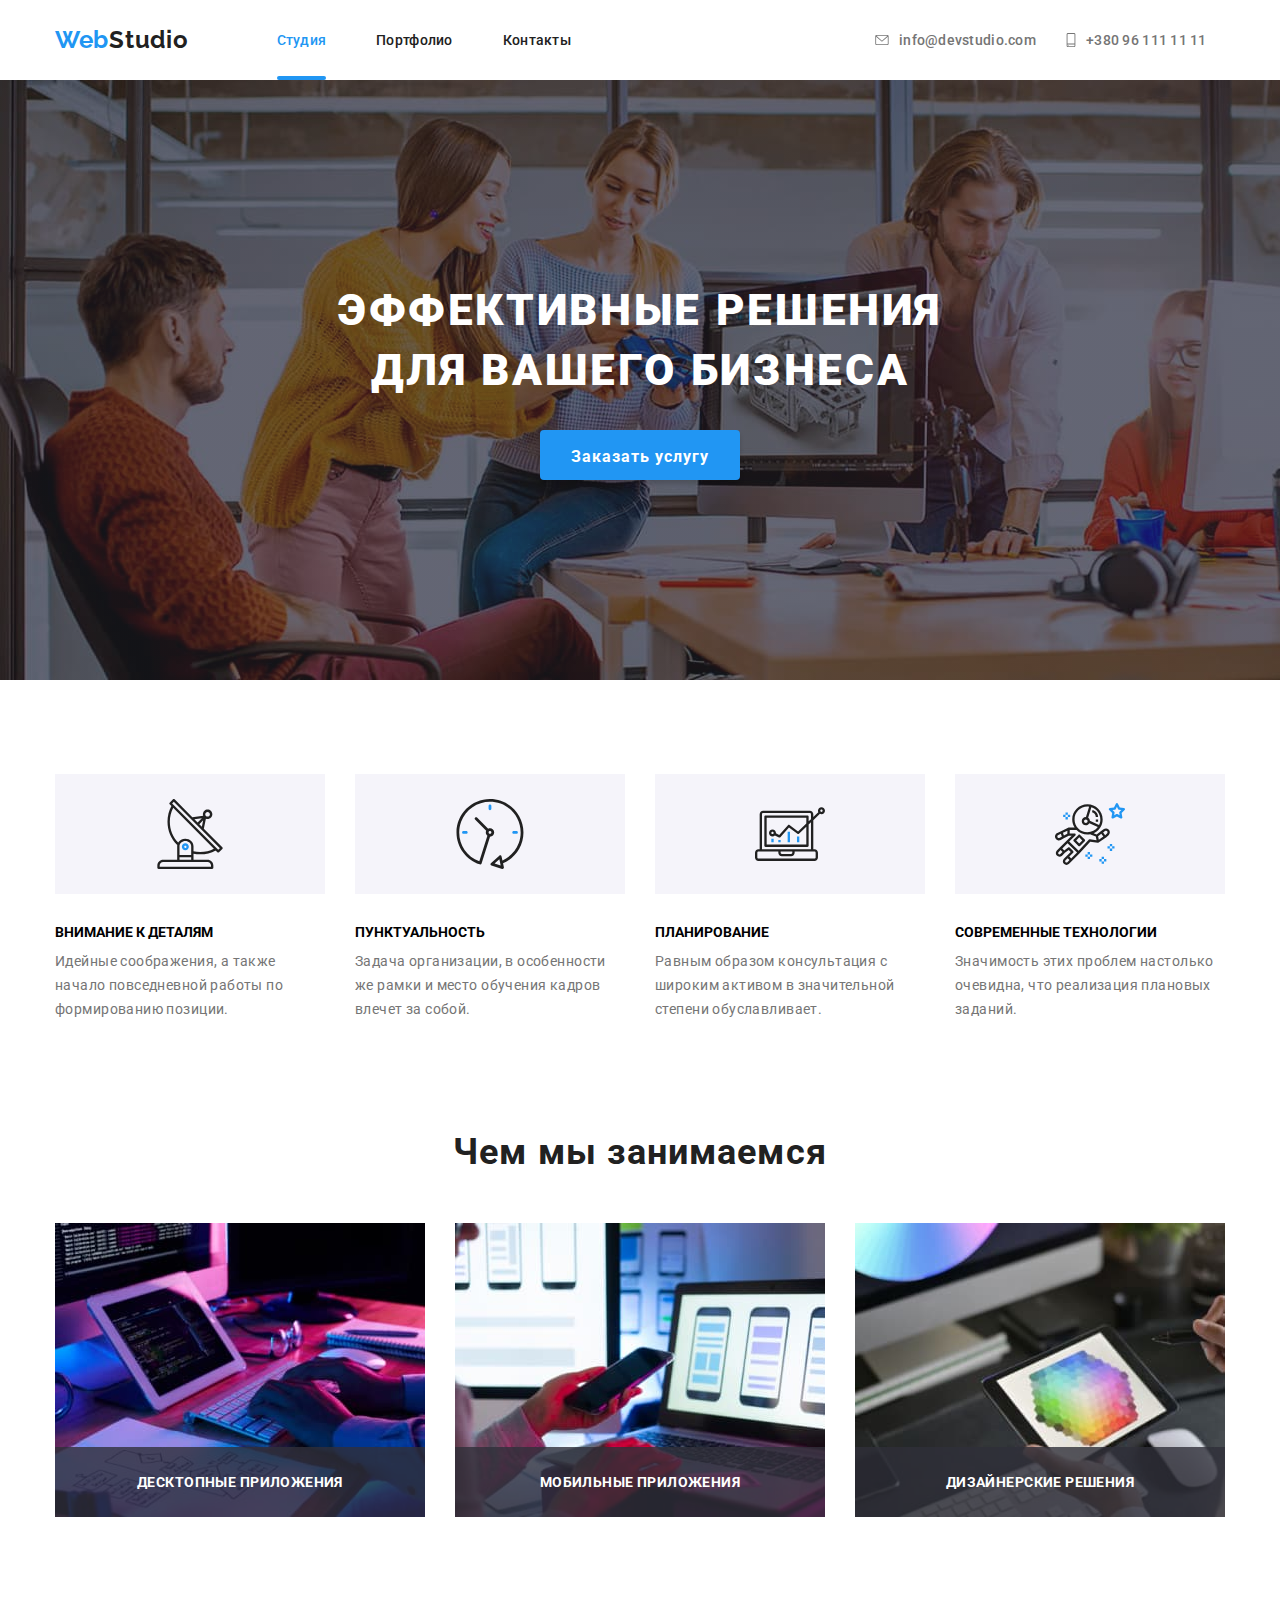
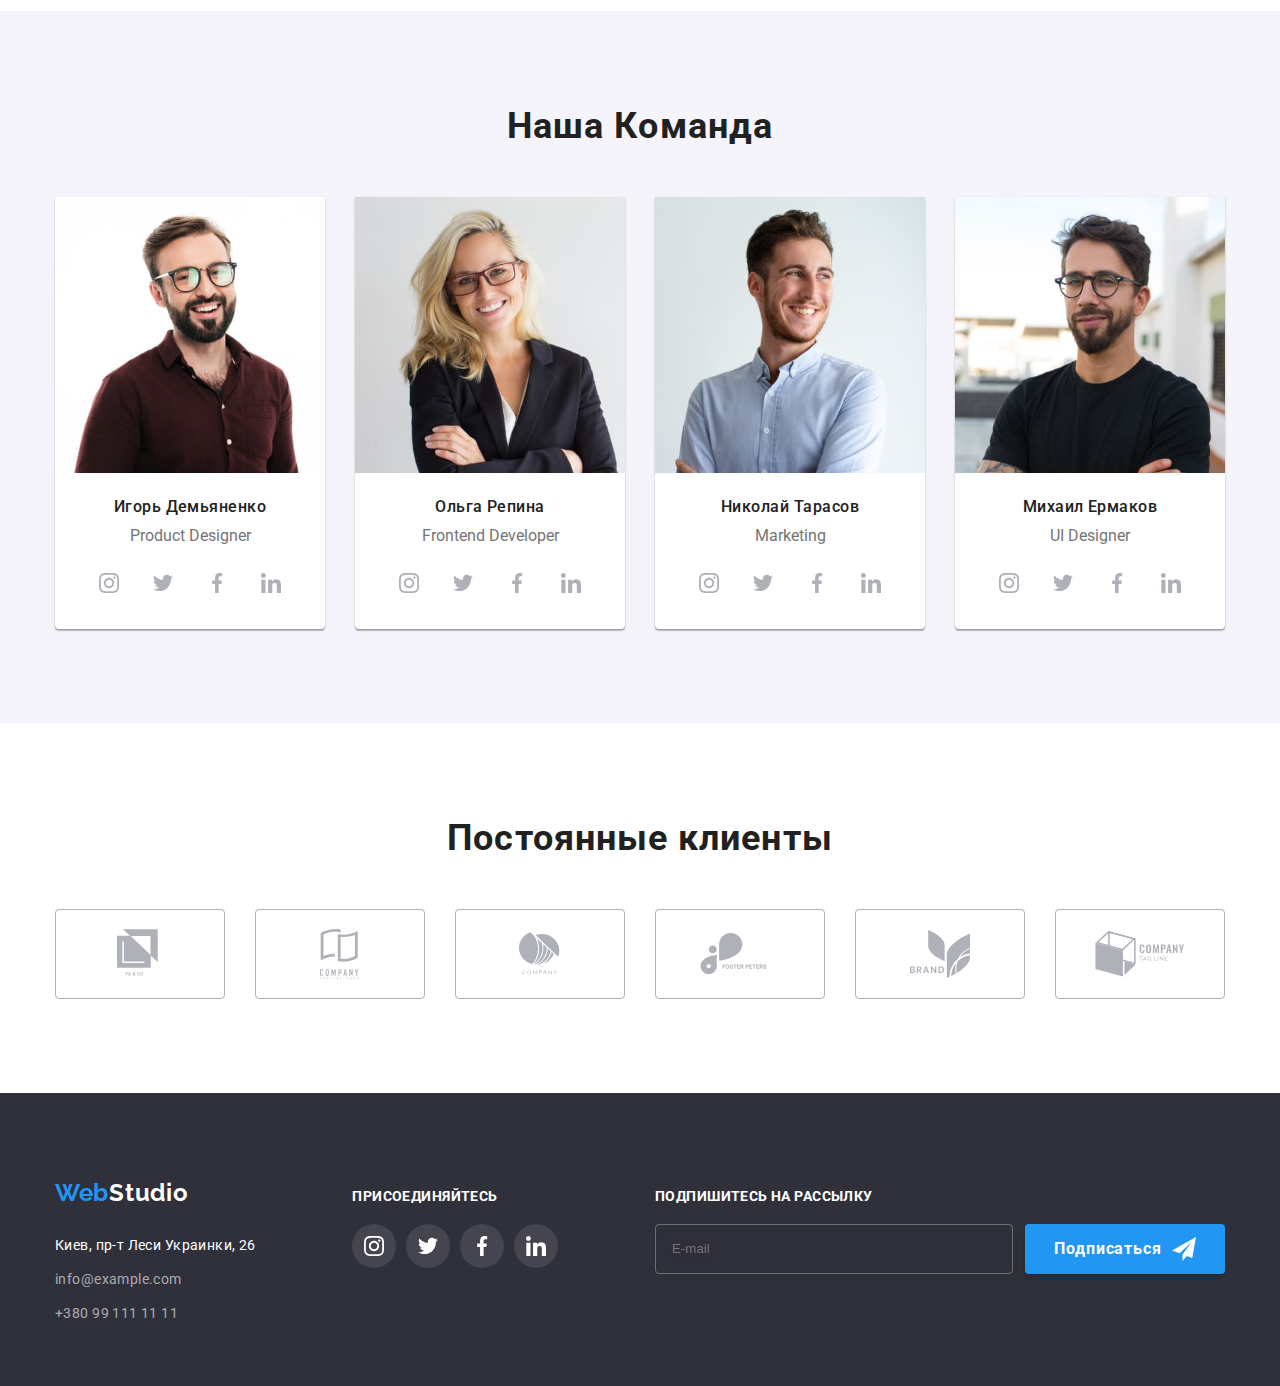
==== commit 9ab09716: "1" ====
--- a/index.html
+++ b/index.html
@@ -269,8 +269,12 @@
                         </div>
                     </li>
                     <li class="advantages__item">
-                        <img class="advantages__images" srcset="./img/bigOlga.jpg 1x, ./img/bigOlgax2.jpg 2x" 
-                        src="./img/bigOlga.jpg" alt="Ольга" width="270">
+                        <picture>
+                            <source srcset="./img/olgamobile.jpg 1x, ./img/olgamobilex2.jpg 2x" type="image/jpg" media="(min-width: 480px)">
+                            <source srcset="./img/olgatablet.jpg 1x, ./img/olgatabletx2.jpg 2x" type="image/jpg" media="(min-width: 768px)">
+                            <source srcset="./img/olgadesktop.jpg 1x, ./img/olgadesktopx2.jpg 2x" type="image/jpg" media="(min-width: 1200px)">
+                            <img class="advantages__images" src="./img/olgamobile.jpg" alt="Ольга" width="450">
+                        </picture>
                         <div class="advantages__wrapper--icon">
                             <h3 class="advantages__name">Ольга Репина</h3>
                             <p lang="en" class="advantages__position">Frontend Developer</p>
@@ -307,7 +311,12 @@
                         </div>
                     </li>
                     <li class="advantages__item">
-                        <img class="advantages__images" src="./img/imgNikolaj.jpg" alt="3" width="270">
+                        <picture>
+                            <source srcset="./img/nikolaymobile.jpg 1x, ./img/nikolaymobilex2.jpg 2x" type="image/jpg" media="(min-width: 480px)">
+                            <source srcset="./img/nikolaytablet.jpg 1x, ./img/nikolaytabletx2.jpg 2x" type="image/jpg" media="(min-width: 768px)">
+                            <source srcset="./img/nikolaydesktop.jpg 1x, ./img/nikolaydesktopx2.jpg 2x" type="image/jpg" media="(min-width: 1200px)">
+                            <img class="advantages__images" src="./img/nikolaymobile.jpg" alt="Николай" width="450">
+                        </picture>
                         <div class="advantages__wrapper--icon">
                             <h3 class="advantages__name">Николай Тарасов</h3>
                             <p lang="en" class="advantages__position">Marketing</p>
@@ -344,7 +353,15 @@
                         </div>
                         </li>
                     <li class="advantages__item">
-                        <img class="advantages__images" src="./img/imgMichal.jpg" alt="4" width="270">
+                        <picture>
+                            <source srcset="./img/michalmobile.jpg 1x, ./img/michalmobilex2.jpg 2x" type="image/jpg"
+                                media="(min-width: 480px)">
+                            <source srcset="./img/michaltablet.jpg 1x, ./img/michaltabletx2.jpg 2x" type="image/jpg"
+                                media="(min-width: 768px)">
+                            <source srcset="./img/michaldesktop.jpg 1x, ./img/michaldesktopx2.jpg 2x" type="image/jpg"
+                                media="(min-width: 1200px)">
+                            <img class="advantages__images" src="./img/michalmobile.jpg" alt="Михаил" width="450">
+                        </picture>
                         <div class="advantages__wrapper--icon">
                             <h3 class="advantages__name">Михаил Ермаков</h3>
                             <p lang="en" class="advantages__position">UI Designer</p>
--- a/css/main.css
+++ b/css/main.css
@@ -1,8 +1,7 @@
 *,
 ::before,
 ::after {
-  -webkit-box-sizing: border-box;
-          box-sizing: border-box;
+  box-sizing: border-box;
 }
 
 body {
@@ -97,12 +96,8 @@
 }
 
 .navigation {
-  display: -webkit-box;
-  display: -ms-flexbox;
-  display: flex;
-  -webkit-box-align: center;
-      -ms-flex-align: center;
-          align-items: center;
+  display: flex;
+  align-items: center;
 }
 
 .menu-mobile {
@@ -156,24 +151,15 @@
     display: none;
   }
   .header-menu-container.is-open {
-    display: -webkit-box;
-    display: -ms-flexbox;
     display: flex;
-    -webkit-box-orient: vertical;
-    -webkit-box-direction: normal;
-        -ms-flex-direction: column;
-            flex-direction: column;
+    flex-direction: column;
   }
 }
 
 @media screen and (min-width: 768px) {
   .header-menu-container {
-    display: -webkit-box;
-    display: -ms-flexbox;
     display: flex;
-    -webkit-box-align: center;
-        -ms-flex-align: center;
-            align-items: center;
+    align-items: center;
   }
 }
 
@@ -182,7 +168,6 @@
   font-weight: 500;
   font-size: 40px;
   line-height: 1.175;
-  -webkit-transition: color 250ms cubic-bezier(0.4, 0, 0.2, 1);
   transition: color 250ms cubic-bezier(0.4, 0, 0.2, 1);
   display: block;
   letter-spacing: 0.02em;
@@ -208,8 +193,6 @@
 @media screen and (min-width: 768px) {
   .navigation__list {
     margin-bottom: 0;
-    display: -webkit-box;
-    display: -ms-flexbox;
     display: flex;
   }
 }
@@ -247,22 +230,14 @@
     height: 4px;
     background-color: #2196f3;
     border-radius: 2px;
-    -webkit-transform: scaleX(1);
-            transform: scaleX(1);
-    -webkit-transition: -webkit-transform 250ms cubic-bezier(0.4, 0, 0.2, 1);
-    transition: -webkit-transform 250ms cubic-bezier(0.4, 0, 0.2, 1);
+    transform: scaleX(1);
     transition: transform 250ms cubic-bezier(0.4, 0, 0.2, 1);
-    transition: transform 250ms cubic-bezier(0.4, 0, 0.2, 1), -webkit-transform 250ms cubic-bezier(0.4, 0, 0.2, 1);
   }
 }
 
 .social-list__menu {
-  display: -webkit-box;
-  display: -ms-flexbox;
-  display: flex;
-  -webkit-box-align: center;
-      -ms-flex-align: center;
-          align-items: center;
+  display: flex;
+  align-items: center;
 }
 
 @media screen and (min-width: 768px) {
@@ -272,15 +247,9 @@
 }
 
 .social-list__item {
-  display: -webkit-box;
-  display: -ms-flexbox;
-  display: flex;
-  -webkit-box-pack: center;
-      -ms-flex-pack: center;
-          justify-content: center;
-  -webkit-box-align: center;
-      -ms-flex-align: center;
-          align-items: center;
+  display: flex;
+  justify-content: center;
+  align-items: center;
 }
 
 .social-list__links {
@@ -295,8 +264,7 @@
   background-color: rgba(33, 33, 33, 0.2);
   width: 22px;
   height: 2px;
-  -webkit-transform: rotate(90deg);
-          transform: rotate(90deg);
+  transform: rotate(90deg);
 }
 
 .contact__link {
@@ -316,12 +284,8 @@
   .contact__link {
     font-size: 12px;
     line-height: 1.167;
-    display: -webkit-box;
-    display: -ms-flexbox;
     display: flex;
-    -webkit-box-align: center;
-        -ms-flex-align: center;
-            align-items: center;
+    align-items: center;
   }
 }
 
@@ -351,17 +315,12 @@
 }
 
 .contact {
-  display: -webkit-box;
-  display: -ms-flexbox;
   display: flex;
 }
 
 @media screen and (max-width: 767px) {
   .contact {
-    -webkit-box-orient: vertical;
-    -webkit-box-direction: reverse;
-        -ms-flex-direction: column-reverse;
-            flex-direction: column-reverse;
+    flex-direction: column-reverse;
     margin-bottom: 64px;
   }
 }
@@ -369,19 +328,13 @@
 @media screen and (min-width: 768px) and (max-width: 1199px) {
   .contact {
     margin-left: 84px;
-    -webkit-box-orient: vertical;
-    -webkit-box-direction: normal;
-        -ms-flex-direction: column;
-            flex-direction: column;
+    flex-direction: column;
   }
 }
 
 @media screen and (min-width: 1200px) {
   .contact {
-    -webkit-box-orient: horizontal;
-    -webkit-box-direction: normal;
-        -ms-flex-direction: row;
-            flex-direction: row;
+    flex-direction: row;
   }
 }
 
@@ -432,8 +385,7 @@
 
 .web-button {
   background-color: #2196f3;
-  -webkit-box-shadow: 0px 4px 4px rgba(0, 0, 0, 0.15);
-          box-shadow: 0px 4px 4px rgba(0, 0, 0, 0.15);
+  box-shadow: 0px 4px 4px rgba(0, 0, 0, 0.15);
   border-radius: 4px;
   border-color: transparent;
   text-align: center;
@@ -453,15 +405,9 @@
   position: absolute;
   top: 8px;
   right: 8px;
-  display: -webkit-box;
-  display: -ms-flexbox;
-  display: flex;
-  -webkit-box-pack: center;
-      -ms-flex-pack: center;
-          justify-content: center;
-  -webkit-box-align: center;
-      -ms-flex-align: center;
-          align-items: center;
+  display: flex;
+  justify-content: center;
+  align-items: center;
   background-color: #ffffff;
   border: 1px solid rgba(0, 0, 0, 0.1);
   width: 30px;
@@ -469,7 +415,6 @@
   fill: #212121;
   border-radius: 50%;
   cursor: pointer;
-  -webkit-transition: color 250ms cubic-bezier(0.4, 0, 0.2, 1);
   transition: color 250ms cubic-bezier(0.4, 0, 0.2, 1);
 }
 
@@ -478,33 +423,20 @@
 }
 
 .icon-list {
-  display: -webkit-box;
-  display: -ms-flexbox;
-  display: flex;
-  -webkit-box-align: center;
-      -ms-flex-align: center;
-          align-items: center;
-  -webkit-box-pack: center;
-      -ms-flex-pack: center;
-          justify-content: center;
+  display: flex;
+  align-items: center;
+  justify-content: center;
 }
 
 .icon-list__link {
   width: 100%;
   height: 100%;
   fill: #ffffff;
-  display: -webkit-box;
-  display: -ms-flexbox;
-  display: flex;
-  -webkit-box-pack: center;
-      -ms-flex-pack: center;
-          justify-content: center;
+  display: flex;
+  justify-content: center;
   background-color: rgba(255, 255, 255, 0.1);
   border-radius: 50%;
-  -webkit-box-align: center;
-      -ms-flex-align: center;
-          align-items: center;
-  -webkit-transition: background-color 250ms cubic-bezier(0.4, 0, 0.2, 1), color 250ms cubic-bezier(0.4, 0, 0.2, 1);
+  align-items: center;
   transition: background-color 250ms cubic-bezier(0.4, 0, 0.2, 1), color 250ms cubic-bezier(0.4, 0, 0.2, 1);
 }
 
@@ -547,29 +479,25 @@
   padding-top: 118px;
   padding-bottom: 118px;
   max-width: 1600px;
-  background-image: -webkit-gradient(linear, left top, right top, from(rgba(47, 48, 58, 0.4)), to(rgba(47, 48, 58, 0.4))), url("../../img/imghero1x.jpg");
   background-image: linear-gradient(to right, rgba(47, 48, 58, 0.4), rgba(47, 48, 58, 0.4)), url("../../img/imghero1x.jpg");
   background-repeat: no-repeat;
   background-size: cover;
 }
 
-@media screen and (min-device-pixel-ratio: 2), screen and (-webkit-min-device-pixel-ratio: 2), screen and (min-resolution: 192dpi), screen and (min-resolution: 2dppx) {
+@media screen and (min-device-pixel-ratio: 2), screen and (min-resolution: 192dpi), screen and (min-resolution: 2dppx) {
   .page-hero {
-    background-image: -webkit-gradient(linear, left top, right top, from(rgba(47, 48, 58, 0.4)), to(rgba(47, 48, 58, 0.4))), url("../../img/imghero2x.jpg");
     background-image: linear-gradient(to right, rgba(47, 48, 58, 0.4), rgba(47, 48, 58, 0.4)), url("../../img/imghero2x.jpg");
   }
 }
 
 @media screen and (min-width: 768px) {
   .page-hero {
-    background-image: -webkit-gradient(linear, left top, right top, from(rgba(47, 48, 58, 0.4)), to(rgba(47, 48, 58, 0.4))), url("../../img/tabletHerox1.jpg");
     background-image: linear-gradient(to right, rgba(47, 48, 58, 0.4), rgba(47, 48, 58, 0.4)), url("../../img/tabletHerox1.jpg");
   }
 }
 
-@media screen and (min-width: 768px) and (min-device-pixel-ratio: 2), screen and (min-width: 768px) and (-webkit-min-device-pixel-ratio: 2), screen and (min-width: 768px) and (min-resolution: 192dpi), screen and (min-width: 768px) and (min-resolution: 2dppx) {
+@media screen and (min-width: 768px) and (min-device-pixel-ratio: 2), screen and (min-width: 768px) and (min-resolution: 192dpi), screen and (min-width: 768px) and (min-resolution: 2dppx) {
   .page-hero {
-    background-image: -webkit-gradient(linear, left top, right top, from(rgba(47, 48, 58, 0.4)), to(rgba(47, 48, 58, 0.4))), url("../../img/tabletHerox2.jpg");
     background-image: linear-gradient(to right, rgba(47, 48, 58, 0.4), rgba(47, 48, 58, 0.4)), url("../../img/tabletHerox2.jpg");
   }
 }
@@ -578,14 +506,12 @@
   .page-hero {
     padding-top: 200px;
     padding-bottom: 200px;
-    background-image: -webkit-gradient(linear, left top, right top, from(rgba(47, 48, 58, 0.4)), to(rgba(47, 48, 58, 0.4))), url("../../img/desktopHero1x.jpg");
     background-image: linear-gradient(to right, rgba(47, 48, 58, 0.4), rgba(47, 48, 58, 0.4)), url("../../img/desktopHero1x.jpg");
   }
 }
 
-@media screen and (min-width: 1200px) and (min-device-pixel-ratio: 2), screen and (min-width: 1200px) and (-webkit-min-device-pixel-ratio: 2), screen and (min-width: 1200px) and (min-resolution: 192dpi), screen and (min-width: 1200px) and (min-resolution: 2dppx) {
+@media screen and (min-width: 1200px) and (min-device-pixel-ratio: 2), screen and (min-width: 1200px) and (min-resolution: 192dpi), screen and (min-width: 1200px) and (min-resolution: 2dppx) {
   .page-hero {
-    background-image: -webkit-gradient(linear, left top, right top, from(rgba(47, 48, 58, 0.4)), to(rgba(47, 48, 58, 0.4))), url("../../img/desktopHero2x.jpg");
     background-image: linear-gradient(to right, rgba(47, 48, 58, 0.4), rgba(47, 48, 58, 0.4)), url("../../img/desktopHero2x.jpg");
   }
 }
@@ -625,11 +551,8 @@
 
 @media screen and (min-width: 768px) {
   .about__list {
-    display: -webkit-box;
-    display: -ms-flexbox;
     display: flex;
-    -ms-flex-wrap: wrap;
-        flex-wrap: wrap;
+    flex-wrap: wrap;
     margin: -15px;
   }
 }
@@ -680,15 +603,9 @@
 
 .about__icon--container {
   background-color: #f5f4fa;
-  display: -webkit-box;
-  display: -ms-flexbox;
-  display: flex;
-  -webkit-box-pack: center;
-      -ms-flex-pack: center;
-          justify-content: center;
-  -webkit-box-align: center;
-      -ms-flex-align: center;
-          align-items: center;
+  display: flex;
+  justify-content: center;
+  align-items: center;
   width: 100%;
   height: 120px;
   margin-bottom: 30px;
@@ -716,8 +633,6 @@
 }
 
 .services__list {
-  display: -webkit-box;
-  display: -ms-flexbox;
   display: flex;
   margin: -15px;
 }
@@ -743,15 +658,9 @@
   background-color: rgba(47, 48, 58, 0.8);
   width: 100%;
   height: 70px;
-  display: -webkit-box;
-  display: -ms-flexbox;
-  display: flex;
-  -webkit-box-align: center;
-      -ms-flex-align: center;
-          align-items: center;
-  -webkit-box-pack: center;
-      -ms-flex-pack: center;
-          justify-content: center;
+  display: flex;
+  align-items: center;
+  justify-content: center;
 }
 
 .advantages {
@@ -780,17 +689,14 @@
 @media screen and (min-width: 768px) {
   .advantages_list {
     margin: -15px;
-    display: -webkit-box;
-    display: -ms-flexbox;
     display: flex;
-    -ms-flex-wrap: wrap;
-        flex-wrap: wrap;
+    flex-wrap: wrap;
   }
 }
 
 .advantages__item {
-  -webkit-box-shadow: 0px 1px 3px rgba(0, 0, 0, 0.12), 0px 1px 1px rgba(0, 0, 0, 0.14), 0px 2px 1px rgba(0, 0, 0, 0.2);
-          box-shadow: 0px 1px 3px rgba(0, 0, 0, 0.12), 0px 1px 1px rgba(0, 0, 0, 0.14), 0px 2px 1px rgba(0, 0, 0, 0.2);
+  background-color: #ffffff;
+  box-shadow: 0px 1px 3px rgba(0, 0, 0, 0.12), 0px 1px 1px rgba(0, 0, 0, 0.14), 0px 2px 1px rgba(0, 0, 0, 0.2);
   border-radius: 0px 0px 4px 4px;
 }
 
@@ -830,7 +736,6 @@
 }
 
 .advantages__wrapper--icon {
-  background-color: #ffffff;
   padding: 24px;
 }
 
@@ -866,30 +771,20 @@
 
 .partners__list {
   text-align: center;
-  display: -webkit-box;
-  display: -ms-flexbox;
-  display: flex;
-  -ms-flex-wrap: wrap;
-      flex-wrap: wrap;
+  display: flex;
+  flex-wrap: wrap;
   margin: -15px;
 }
 
 .partners__link {
   width: 100%;
   height: 100%;
-  -webkit-box-align: center;
-      -ms-flex-align: center;
-          align-items: center;
+  align-items: center;
   color: #afb1b8;
-  display: -webkit-box;
-  display: -ms-flexbox;
   display: flex;
   border: 1px solid #afb1b8;
   border-radius: 4px;
-  -webkit-box-pack: center;
-      -ms-flex-pack: center;
-          justify-content: center;
-  -webkit-transition: color 250ms cubic-bezier(0.4, 0, 0.2, 1), border 250ms cubic-bezier(0.4, 0, 0.2, 1);
+  justify-content: center;
   transition: color 250ms cubic-bezier(0.4, 0, 0.2, 1), border 250ms cubic-bezier(0.4, 0, 0.2, 1);
 }
 
@@ -916,27 +811,17 @@
 
 @media screen and (min-width: 768px) {
   .page-footer .container {
-    display: -webkit-box;
-    display: -ms-flexbox;
     display: flex;
-    -ms-flex-wrap: wrap;
-        flex-wrap: wrap;
-    -ms-flex-pack: distribute;
-        justify-content: space-around;
-    -webkit-box-align: center;
-        -ms-flex-align: center;
-            align-items: center;
+    flex-wrap: wrap;
+    justify-content: space-around;
+    align-items: center;
   }
 }
 
 @media screen and (min-width: 1200px) {
   .page-footer .container {
-    -webkit-box-align: baseline;
-        -ms-flex-align: baseline;
-            align-items: baseline;
-    -webkit-box-pack: justify;
-        -ms-flex-pack: justify;
-            justify-content: space-between;
+    align-items: baseline;
+    justify-content: space-between;
   }
 }
 
@@ -993,12 +878,10 @@
   height: 50px;
   background-color: transparent;
   border: 1px solid rgba(255, 255, 255, 0.3);
-  -webkit-filter: drop-shadow(0px 4px 4px rgba(0, 0, 0, 0.15));
-          filter: drop-shadow(0px 4px 4px rgba(0, 0, 0, 0.15));
+  filter: drop-shadow(0px 4px 4px rgba(0, 0, 0, 0.15));
   border-radius: 4px;
   padding: 16px;
   color: #ffffff;
-  -webkit-transition: border 250ms cubic-bezier(0.4, 0, 0.2, 1);
   transition: border 250ms cubic-bezier(0.4, 0, 0.2, 1);
   margin-bottom: 20px;
 }
@@ -1023,15 +906,9 @@
 
 @media screen and (min-width: 1200px) {
   .footer-form__container {
-    display: -webkit-box;
-    display: -ms-flexbox;
     display: flex;
-    -webkit-box-pack: center;
-        -ms-flex-pack: center;
-            justify-content: center;
-    -webkit-box-align: center;
-        -ms-flex-align: center;
-            align-items: center;
+    justify-content: center;
+    align-items: center;
   }
 }
 
@@ -1042,15 +919,9 @@
 }
 
 .footer-form .web-button {
-  display: -webkit-box;
-  display: -ms-flexbox;
-  display: flex;
-  -webkit-box-pack: center;
-      -ms-flex-pack: center;
-          justify-content: center;
-  -webkit-box-align: center;
-      -ms-flex-align: center;
-          align-items: center;
+  display: flex;
+  justify-content: center;
+  align-items: center;
   margin: 0 auto;
 }
 
@@ -1069,33 +940,24 @@
   border: 0px transparent;
   cursor: pointer;
   height: 38px;
-  -webkit-transition: color 250ms cubic-bezier(0.4, 0, 0.2, 1), background-color 250ms cubic-bezier(0.4, 0, 0.2, 1), -webkit-box-shadow 250ms cubic-bezier(0.4, 0, 0.2, 1);
-  transition: color 250ms cubic-bezier(0.4, 0, 0.2, 1), background-color 250ms cubic-bezier(0.4, 0, 0.2, 1), -webkit-box-shadow 250ms cubic-bezier(0.4, 0, 0.2, 1);
   transition: color 250ms cubic-bezier(0.4, 0, 0.2, 1), background-color 250ms cubic-bezier(0.4, 0, 0.2, 1), box-shadow 250ms cubic-bezier(0.4, 0, 0.2, 1);
-  transition: color 250ms cubic-bezier(0.4, 0, 0.2, 1), background-color 250ms cubic-bezier(0.4, 0, 0.2, 1), box-shadow 250ms cubic-bezier(0.4, 0, 0.2, 1), -webkit-box-shadow 250ms cubic-bezier(0.4, 0, 0.2, 1);
 }
 
 .modal-buttons:hover, .modal-buttons:focus {
   color: #ffffff;
   background-color: #2196f3;
-  -webkit-box-shadow: 0px 3px 1px rgba(0, 0, 0, 0.1), 0px 1px 2px rgba(0, 0, 0, 0.08), 0px 2px 2px rgba(0, 0, 0, 0.12);
-          box-shadow: 0px 3px 1px rgba(0, 0, 0, 0.1), 0px 1px 2px rgba(0, 0, 0, 0.08), 0px 2px 2px rgba(0, 0, 0, 0.12);
+  box-shadow: 0px 3px 1px rgba(0, 0, 0, 0.1), 0px 1px 2px rgba(0, 0, 0, 0.08), 0px 2px 2px rgba(0, 0, 0, 0.12);
 }
 
 .bits {
-  display: -webkit-box;
-  display: -ms-flexbox;
-  display: flex;
-  -ms-flex-wrap: wrap;
-      flex-wrap: wrap;
+  display: flex;
+  flex-wrap: wrap;
   margin-bottom: 40px;
 }
 
 @media screen and (min-width: 768px) {
   .bits {
-    -webkit-box-pack: center;
-        -ms-flex-pack: center;
-            justify-content: center;
+    justify-content: center;
   }
 }
 
@@ -1118,8 +980,7 @@
 .active {
   background-color: #2196f3;
   color: #ffffff;
-  -webkit-box-shadow: 0px 3px 1px rgba(0, 0, 0, 0.1), 0px 1px 2px rgba(0, 0, 0, 0.08), 0px 2px 2px rgba(0, 0, 0, 0.12);
-          box-shadow: 0px 3px 1px rgba(0, 0, 0, 0.1), 0px 1px 2px rgba(0, 0, 0, 0.08), 0px 2px 2px rgba(0, 0, 0, 0.12);
+  box-shadow: 0px 3px 1px rgba(0, 0, 0, 0.1), 0px 1px 2px rgba(0, 0, 0, 0.08), 0px 2px 2px rgba(0, 0, 0, 0.12);
 }
 
 .title-img {
@@ -1156,11 +1017,8 @@
 }
 
 .portfolio-picture {
-  display: -webkit-box;
-  display: -ms-flexbox;
-  display: flex;
-  -ms-flex-wrap: wrap;
-      flex-wrap: wrap;
+  display: flex;
+  flex-wrap: wrap;
   margin: -15px;
 }
 
@@ -1175,8 +1033,10 @@
   text-align: start;
 }
 
-.link-group:not(:last-child) {
-  margin-bottom: 30px;
+@media screen and (max-width: 767px) {
+  .link-group:not(:last-child) {
+    margin-bottom: 30px;
+  }
 }
 
 @media screen and (min-width: 768px) {
@@ -1196,15 +1056,11 @@
   width: 100%;
   height: 100%;
   display: block;
-  -webkit-transition: -webkit-box-shadow 250ms cubic-bezier(0.4, 0, 0.2, 1);
-  transition: -webkit-box-shadow 250ms cubic-bezier(0.4, 0, 0.2, 1);
   transition: box-shadow 250ms cubic-bezier(0.4, 0, 0.2, 1);
-  transition: box-shadow 250ms cubic-bezier(0.4, 0, 0.2, 1), -webkit-box-shadow 250ms cubic-bezier(0.4, 0, 0.2, 1);
 }
 
 .links:hover, .links:focus {
-  -webkit-box-shadow: 0px 1px 1px rgba(0, 0, 0, 0.12), 0px 4px 4px rgba(0, 0, 0, 0.06), 1px 4px 6px rgba(0, 0, 0, 0.16);
-          box-shadow: 0px 1px 1px rgba(0, 0, 0, 0.12), 0px 4px 4px rgba(0, 0, 0, 0.06), 1px 4px 6px rgba(0, 0, 0, 0.16);
+  box-shadow: 0px 1px 1px rgba(0, 0, 0, 0.12), 0px 4px 4px rgba(0, 0, 0, 0.06), 1px 4px 6px rgba(0, 0, 0, 0.16);
 }
 
 .portfolio-effect {
@@ -1227,19 +1083,14 @@
   top: 0;
   background-color: rgba(33, 150, 243, 0.9);
   opacity: 0;
-  -webkit-transform: translateY(100%);
-          transform: translateY(100%);
-  -webkit-transition: opacity 250ms cubic-bezier(0.4, 0, 0.2, 1), -webkit-transform 250ms cubic-bezier(0.4, 0, 0.2, 1);
-  transition: opacity 250ms cubic-bezier(0.4, 0, 0.2, 1), -webkit-transform 250ms cubic-bezier(0.4, 0, 0.2, 1);
+  transform: translateY(100%);
   transition: transform 250ms cubic-bezier(0.4, 0, 0.2, 1), opacity 250ms cubic-bezier(0.4, 0, 0.2, 1);
-  transition: transform 250ms cubic-bezier(0.4, 0, 0.2, 1), opacity 250ms cubic-bezier(0.4, 0, 0.2, 1), -webkit-transform 250ms cubic-bezier(0.4, 0, 0.2, 1);
 }
 
 .links:focus .description-technoryak,
 .links:hover .description-technoryak {
   opacity: 1;
-  -webkit-transform: translateY(0);
-          transform: translateY(0);
+  transform: translateY(0);
 }
 
 .backdrop {
@@ -1252,7 +1103,6 @@
   background-color: rgba(0, 0, 0, 0.2);
   z-index: 99;
   opacity: 1;
-  -webkit-transition: opacity 250ms cubic-bezier(0.4, 0, 0.2, 1);
   transition: opacity 250ms cubic-bezier(0.4, 0, 0.2, 1);
 }
 
@@ -1265,24 +1115,18 @@
   position: absolute;
   top: 50%;
   left: 50%;
-  -webkit-transform: translate(-50%, -50%) scale(1);
-          transform: translate(-50%, -50%) scale(1);
-  -webkit-transition: -webkit-transform 250ms cubic-bezier(0.4, 0, 0.2, 1);
-  transition: -webkit-transform 250ms cubic-bezier(0.4, 0, 0.2, 1);
+  transform: translate(-50%, -50%) scale(1);
   transition: transform 250ms cubic-bezier(0.4, 0, 0.2, 1);
-  transition: transform 250ms cubic-bezier(0.4, 0, 0.2, 1), -webkit-transform 250ms cubic-bezier(0.4, 0, 0.2, 1);
   width: 450px;
   height: 610px;
   background-color: #ffffff;
-  -webkit-box-shadow: 0px 1px 3px rgba(0, 0, 0, 0.12), 0px 1px 1px rgba(0, 0, 0, 0.14), 0px 2px 1px rgba(0, 0, 0, 0.2);
-          box-shadow: 0px 1px 3px rgba(0, 0, 0, 0.12), 0px 1px 1px rgba(0, 0, 0, 0.14), 0px 2px 1px rgba(0, 0, 0, 0.2);
+  box-shadow: 0px 1px 3px rgba(0, 0, 0, 0.12), 0px 1px 1px rgba(0, 0, 0, 0.14), 0px 2px 1px rgba(0, 0, 0, 0.2);
   border-radius: 4px;
   opacity: 1;
 }
 
 .backdrop.is-hidden .modal {
-  -webkit-transform: translate(-50%, -50%) scale(0.5);
-          transform: translate(-50%, -50%) scale(0.5);
+  transform: translate(-50%, -50%) scale(0.5);
   opacity: 0;
 }
 
@@ -1299,16 +1143,9 @@
 }
 
 .wrapper {
-  display: -webkit-box;
-  display: -ms-flexbox;
-  display: flex;
-  -webkit-box-orient: vertical;
-  -webkit-box-direction: normal;
-      -ms-flex-direction: column;
-          flex-direction: column;
-  -webkit-box-align: start;
-      -ms-flex-align: start;
-          align-items: flex-start;
+  display: flex;
+  flex-direction: column;
+  align-items: flex-start;
   margin-bottom: 10px;
   position: relative;
 }
@@ -1339,7 +1176,6 @@
   border-radius: 4px;
   padding: 14px 42px;
   cursor: pointer;
-  -webkit-transition: border 250ms cubic-bezier(0.4, 0, 0.2, 1);
   transition: border 250ms cubic-bezier(0.4, 0, 0.2, 1);
 }
 
@@ -1357,12 +1193,8 @@
 }
 
 .wrapper--accept {
-  display: -webkit-box;
-  display: -ms-flexbox;
-  display: flex;
-  -webkit-box-align: center;
-      -ms-flex-align: center;
-          align-items: center;
+  display: flex;
+  align-items: center;
   margin-bottom: 30px;
 }
 
@@ -1372,15 +1204,9 @@
   line-height: 1.167;
   letter-spacing: 0.03em;
   color: #757575;
-  display: -webkit-box;
-  display: -ms-flexbox;
-  display: flex;
-  -webkit-box-align: center;
-      -ms-flex-align: center;
-          align-items: center;
-  -webkit-box-pack: center;
-      -ms-flex-pack: center;
-          justify-content: center;
+  display: flex;
+  align-items: center;
+  justify-content: center;
   margin: 0 auto;
 }
 
@@ -1404,7 +1230,6 @@
   border-radius: 2px;
   background-color: transparent;
   margin-right: 7px;
-  -webkit-transition: background-color 250ms cubic-bezier(0.4, 0, 0.2, 1), border 250ms cubic-bezier(0.4, 0, 0.2, 1);
   transition: background-color 250ms cubic-bezier(0.4, 0, 0.2, 1), border 250ms cubic-bezier(0.4, 0, 0.2, 1);
 }
 
@@ -1438,7 +1263,6 @@
   bottom: 11px;
   left: 12px;
   fill: #212121;
-  -webkit-transition: fill 250ms cubic-bezier(0.4, 0, 0.2, 1);
   transition: fill 250ms cubic-bezier(0.4, 0, 0.2, 1);
 }
 
@@ -1449,40 +1273,12 @@
   border-radius: 4px;
   resize: none;
   padding: 12px 16px;
-  -webkit-transition: border 250ms cubic-bezier(0.4, 0, 0.2, 1);
   transition: border 250ms cubic-bezier(0.4, 0, 0.2, 1);
 }
 
 .modal__textarea:focus {
   outline: none;
   border: 1px solid #2196f3;
-}
-
-.modal__textarea::-webkit-input-placeholder {
-  font-family: inherit;
-  font-weight: 400;
-  font-size: 12px;
-  line-height: 1.167;
-  letter-spacing: 0.01em;
-  color: rgba(117, 117, 117, 0.5);
-}
-
-.modal__textarea:-ms-input-placeholder {
-  font-family: inherit;
-  font-weight: 400;
-  font-size: 12px;
-  line-height: 1.167;
-  letter-spacing: 0.01em;
-  color: rgba(117, 117, 117, 0.5);
-}
-
-.modal__textarea::-ms-input-placeholder {
-  font-family: inherit;
-  font-weight: 400;
-  font-size: 12px;
-  line-height: 1.167;
-  letter-spacing: 0.01em;
-  color: rgba(117, 117, 117, 0.5);
 }
 
 .modal__textarea::placeholder {
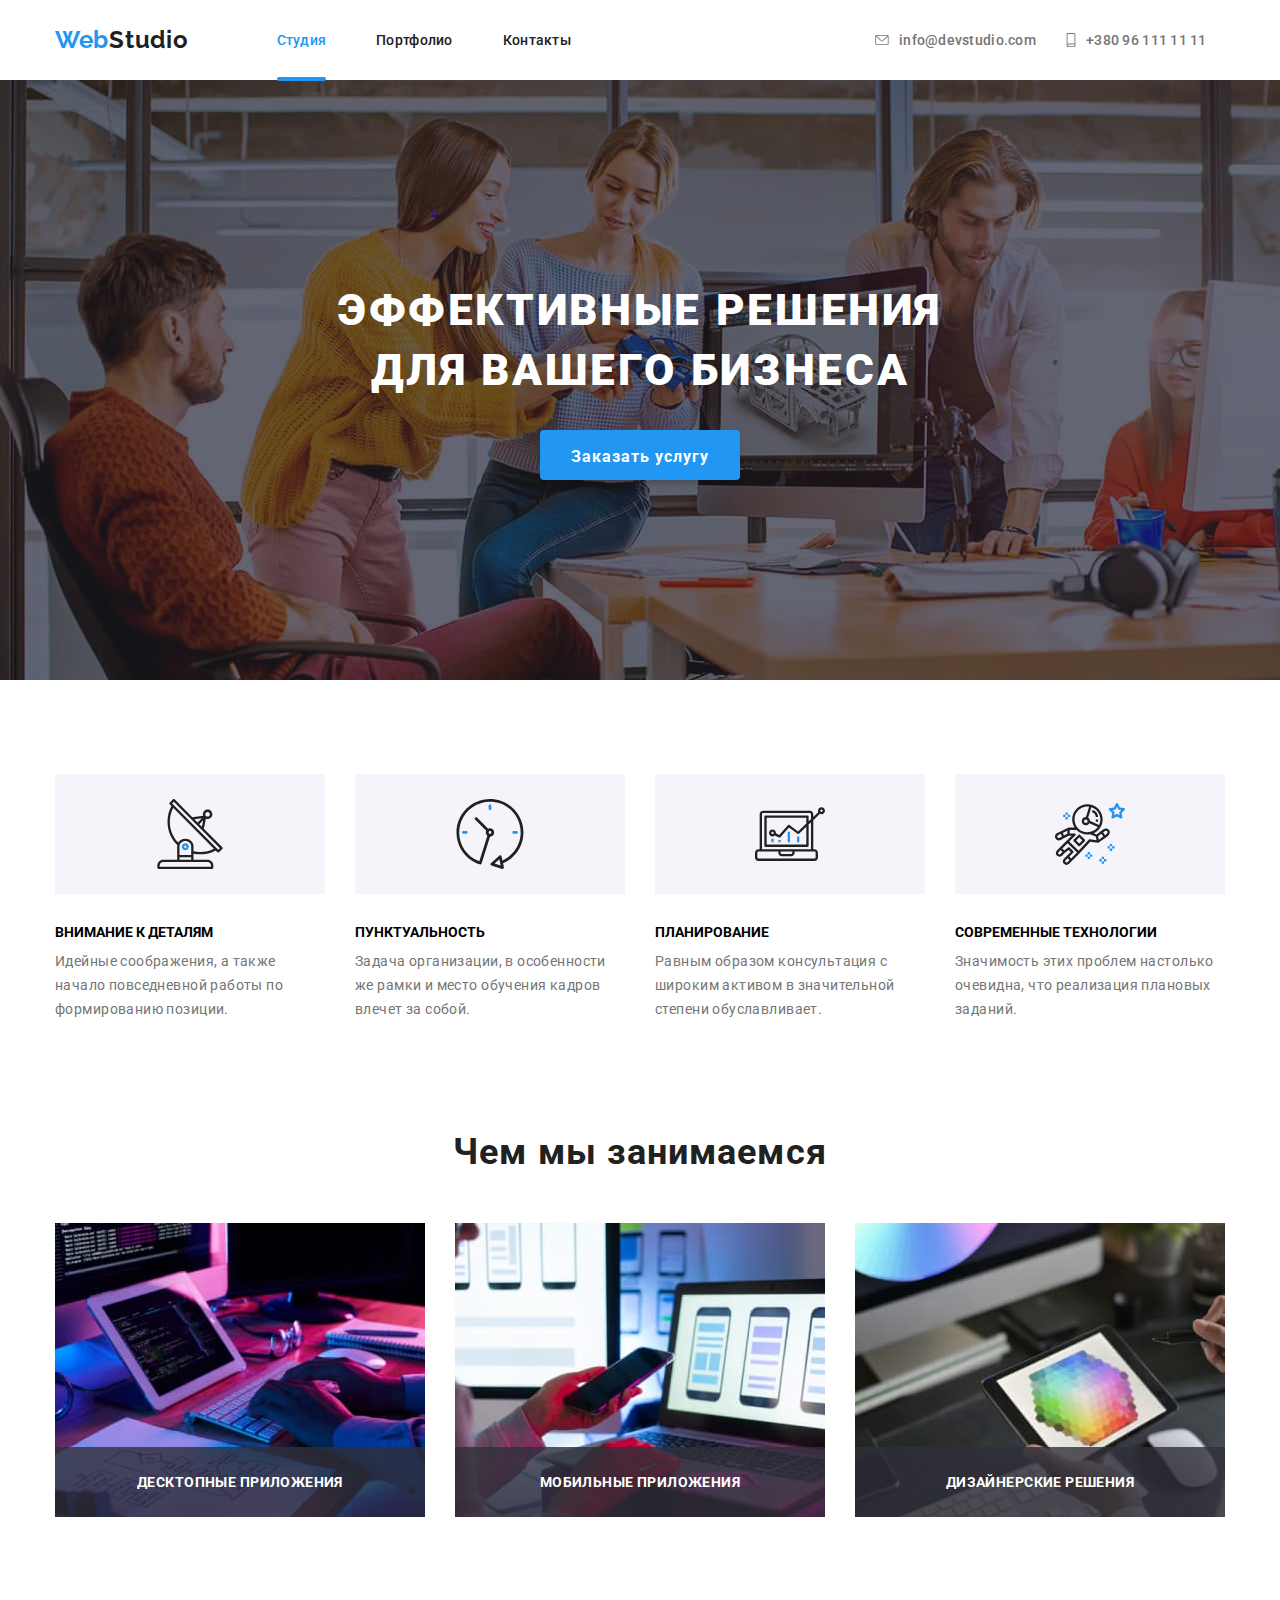
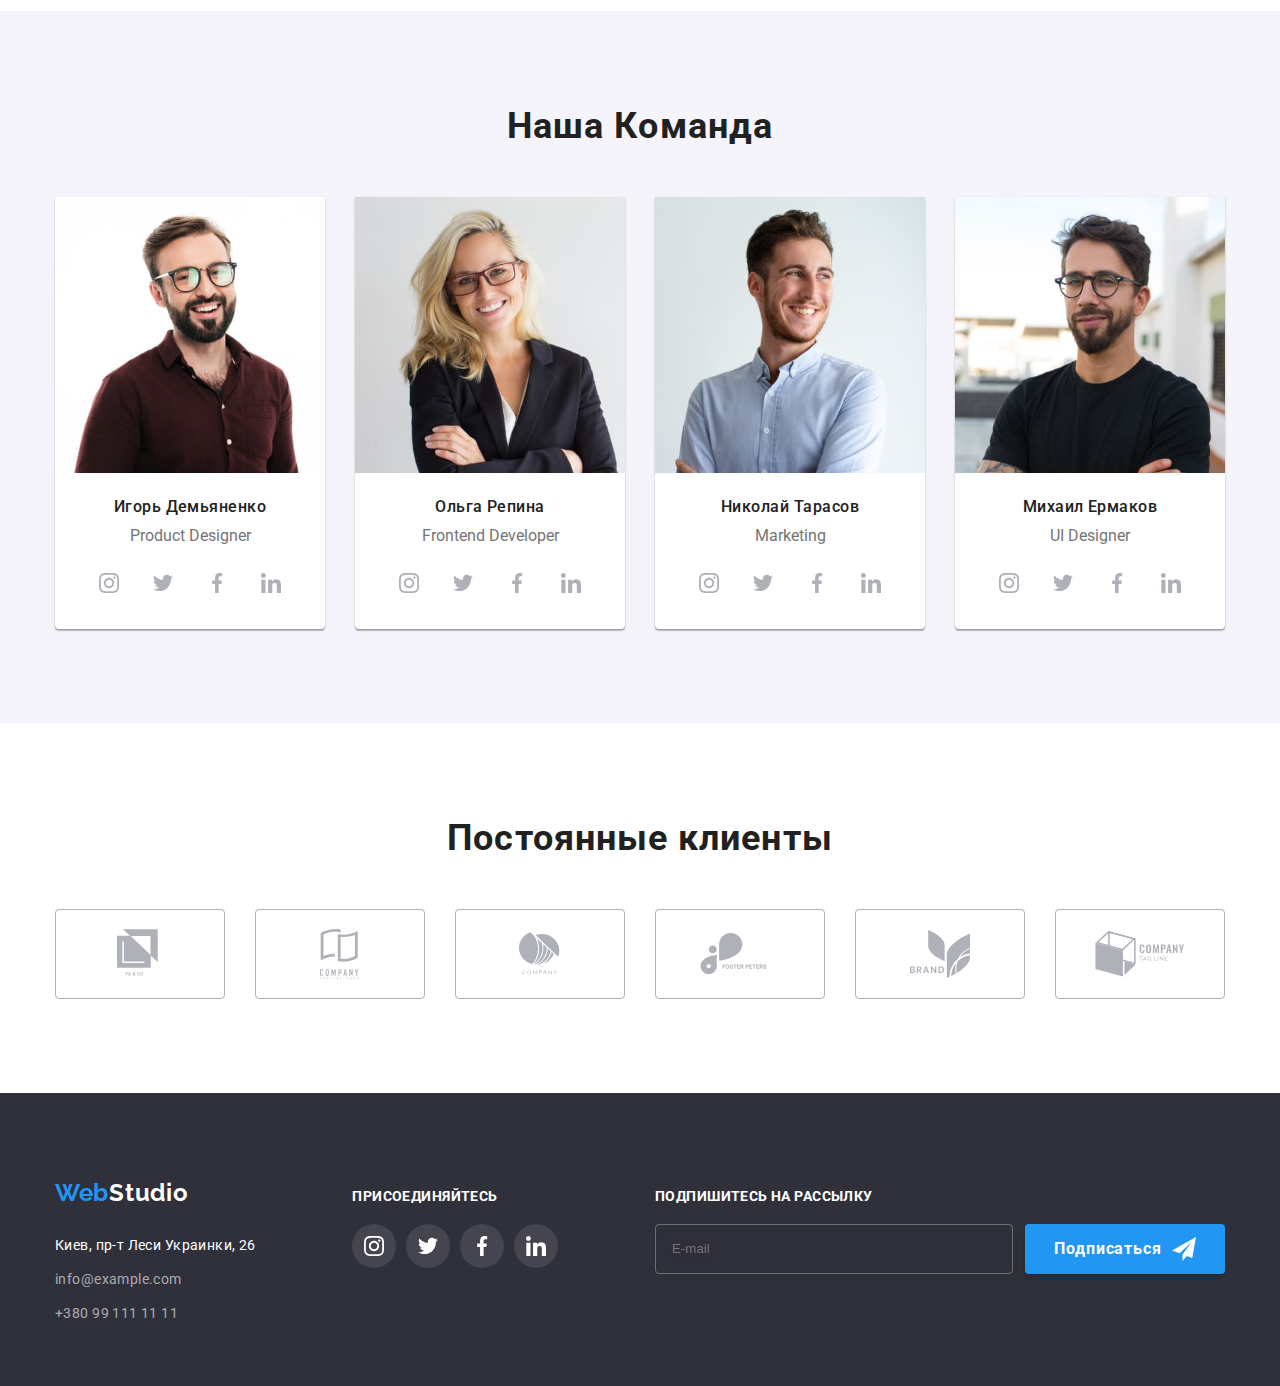
==== commit d7c7d9ef: "1" ====
--- a/index.html
+++ b/index.html
@@ -25,8 +25,8 @@
                 data-menu-button>
                     <svg class="menu-mobile__icon" width="40" height="40" 
                     aria-label="Переключатель мобильного меню" >
-                        <use class="menu-mobile__menu" href="../img/symbol-defs.svg#menu"></use>
-                        <use class="menu-mobile__close" href="../img/symbol-defs.svg#close"></use>
+                        <use class="menu-mobile__menu" href="./img/symbol-defs.svg#menu"></use>
+                        <use class="menu-mobile__close" href="./img/symbol-defs.svg#close"></use>
                     </svg>
                 </button>
                 <div class="header-menu-container" id="header-menu-container" data-menu>
@@ -123,8 +123,8 @@
                                         class="modal__link--accept">Условия договора</a></label>
                             </div>
                             <button class="modal__close" type="button" data-modal-close>
-                                <svg class="menu-mobile__icon">
-                                    <use href="../img/symbol-defs.svg#close"></use>
+                                <svg class="menu-mobile__icon" width="30" height="30">
+                                    <use href="./img/symbol-defs.svg#close"></use>
                                 </svg>
                             </button>
                             <button type="submit" class="web-button">Отправить</button>
@@ -135,7 +135,7 @@
         </section>
 
         <!-- ABOUT  -->
-        <section class="about">
+        <section class="section-padding">
             <div class="container">
                 <h2 class="visually-hidden">Skills</h2>
                 <ul class="about__list">
@@ -222,7 +222,7 @@
             </div>
         </section>
         <!-- ADVANTAGES -->
-        <section class="advantages">
+        <section class="section-padding advantages">
             <div class="container">
                 <h2 class="title">Наша Команда</h2>
                 <ul class="advantages_list">
@@ -406,7 +406,7 @@
 
         <!------- PARTNERS       -->
 
-        <section class="partners">
+        <section class="section-padding">
             <div class="container">
                 <h2 class="title">Постоянные клиенты</h2>
                 <ul class="partners__list">
--- a/css/main.css
+++ b/css/main.css
@@ -36,29 +36,6 @@
   display: block;
   max-width: 100%;
   height: auto;
-}
-
-.container {
-  padding: 0 15px;
-  margin: 0 auto;
-}
-
-@media screen and (min-width: 480px) {
-  .container {
-    width: 480px;
-  }
-}
-
-@media screen and (min-width: 768px) {
-  .container {
-    width: 768px;
-  }
-}
-
-@media screen and (min-width: 1200px) {
-  .container {
-    width: 1200px;
-  }
 }
 
 .visually-hidden {
@@ -73,6 +50,62 @@
   overflow: hidden;
 }
 
+.container {
+  padding: 0 15px;
+  margin: 0 auto;
+}
+
+@media screen and (min-width: 480px) {
+  .container {
+    width: 480px;
+  }
+}
+
+@media screen and (min-width: 768px) {
+  .container {
+    width: 768px;
+  }
+}
+
+@media screen and (min-width: 1200px) {
+  .container {
+    width: 1200px;
+  }
+}
+
+@media screen and (min-width: 768px) {
+  .page-footer .container {
+    display: flex;
+    flex-wrap: wrap;
+    justify-content: space-around;
+    align-items: baseline;
+  }
+}
+
+@media screen and (min-width: 1200px) {
+  .page-footer .container {
+    justify-content: space-between;
+  }
+}
+
+@media screen and (max-width: 1199px) {
+  .page-footer .container {
+    text-align: center;
+  }
+}
+
+.section-padding {
+  padding-bottom: 60px;
+  padding-top: 60px;
+}
+
+@media screen and (min-width: 1200px) {
+  .section-padding {
+    padding-bottom: 94px;
+    padding-top: 94px;
+  }
+}
+
 .title {
   color: #212121;
   font-weight: 700;
@@ -148,6 +181,7 @@
     width: 100%;
     padding: 48px 40px;
     z-index: 21;
+    overflow: auto;
     display: none;
   }
   .header-menu-container.is-open {
@@ -224,7 +258,7 @@
     content: "";
     display: block;
     position: absolute;
-    bottom: 0;
+    bottom: -1px;
     left: 0;
     width: 100%;
     height: 4px;
@@ -238,6 +272,7 @@
 .social-list__menu {
   display: flex;
   align-items: center;
+  flex-wrap: wrap;
 }
 
 @media screen and (min-width: 768px) {
@@ -401,6 +436,13 @@
   font-family: inherit;
 }
 
+.footer-form .web-button {
+  display: flex;
+  justify-content: center;
+  align-items: center;
+  margin: 0 auto;
+}
+
 .modal__close {
   position: absolute;
   top: 8px;
@@ -479,26 +521,27 @@
   padding-top: 118px;
   padding-bottom: 118px;
   max-width: 1600px;
-  background-image: linear-gradient(to right, rgba(47, 48, 58, 0.4), rgba(47, 48, 58, 0.4)), url("../../img/imghero1x.jpg");
+  margin: 0 auto;
+  background-image: linear-gradient(to right, rgba(47, 48, 58, 0.4), rgba(47, 48, 58, 0.4)), url("./../img/imghero1x.jpg");
   background-repeat: no-repeat;
   background-size: cover;
 }
 
 @media screen and (min-device-pixel-ratio: 2), screen and (min-resolution: 192dpi), screen and (min-resolution: 2dppx) {
   .page-hero {
-    background-image: linear-gradient(to right, rgba(47, 48, 58, 0.4), rgba(47, 48, 58, 0.4)), url("../../img/imghero2x.jpg");
+    background-image: linear-gradient(to right, rgba(47, 48, 58, 0.4), rgba(47, 48, 58, 0.4)), url("./../img/imghero2x.jpg");
   }
 }
 
 @media screen and (min-width: 768px) {
   .page-hero {
-    background-image: linear-gradient(to right, rgba(47, 48, 58, 0.4), rgba(47, 48, 58, 0.4)), url("../../img/tabletHerox1.jpg");
+    background-image: linear-gradient(to right, rgba(47, 48, 58, 0.4), rgba(47, 48, 58, 0.4)), url("./../img/tabletHerox1.jpg");
   }
 }
 
 @media screen and (min-width: 768px) and (min-device-pixel-ratio: 2), screen and (min-width: 768px) and (min-resolution: 192dpi), screen and (min-width: 768px) and (min-resolution: 2dppx) {
   .page-hero {
-    background-image: linear-gradient(to right, rgba(47, 48, 58, 0.4), rgba(47, 48, 58, 0.4)), url("../../img/tabletHerox2.jpg");
+    background-image: linear-gradient(to right, rgba(47, 48, 58, 0.4), rgba(47, 48, 58, 0.4)), url("./../img/tabletHerox2.jpg");
   }
 }
 
@@ -506,13 +549,13 @@
   .page-hero {
     padding-top: 200px;
     padding-bottom: 200px;
-    background-image: linear-gradient(to right, rgba(47, 48, 58, 0.4), rgba(47, 48, 58, 0.4)), url("../../img/desktopHero1x.jpg");
+    background-image: linear-gradient(to right, rgba(47, 48, 58, 0.4), rgba(47, 48, 58, 0.4)), url("./../img/desktopHero1x.jpg");
   }
 }
 
 @media screen and (min-width: 1200px) and (min-device-pixel-ratio: 2), screen and (min-width: 1200px) and (min-resolution: 192dpi), screen and (min-width: 1200px) and (min-resolution: 2dppx) {
   .page-hero {
-    background-image: linear-gradient(to right, rgba(47, 48, 58, 0.4), rgba(47, 48, 58, 0.4)), url("../../img/desktopHero2x.jpg");
+    background-image: linear-gradient(to right, rgba(47, 48, 58, 0.4), rgba(47, 48, 58, 0.4)), url("./../img/desktopHero2x.jpg");
   }
 }
 
@@ -537,18 +580,6 @@
   }
 }
 
-.about {
-  padding-bottom: 60px;
-  padding-top: 60px;
-}
-
-@media screen and (min-width: 1200px) {
-  .about {
-    padding-bottom: 94px;
-    padding-top: 94px;
-  }
-}
-
 @media screen and (min-width: 768px) {
   .about__list {
     display: flex;
@@ -665,15 +696,6 @@
 
 .advantages {
   background-color: #f5f4fa;
-  padding-bottom: 60px;
-  padding-top: 60px;
-}
-
-@media screen and (min-width: 1200px) {
-  .advantages {
-    padding-bottom: 94px;
-    padding-top: 94px;
-  }
 }
 
 .advantages__name {
@@ -739,18 +761,6 @@
   padding: 24px;
 }
 
-.partners {
-  padding-bottom: 60px;
-  padding-top: 60px;
-}
-
-@media screen and (min-width: 1200px) {
-  .partners {
-    padding-bottom: 94px;
-    padding-top: 94px;
-  }
-}
-
 .partners__item {
   width: calc((100% - 2 * 30px) / 2);
   height: 90px;
@@ -801,28 +811,6 @@
   background-color: #2f303a;
   padding-bottom: 60px;
   padding-top: 60px;
-}
-
-@media screen and (max-width: 1199px) {
-  .page-footer .container {
-    text-align: center;
-  }
-}
-
-@media screen and (min-width: 768px) {
-  .page-footer .container {
-    display: flex;
-    flex-wrap: wrap;
-    justify-content: space-around;
-    align-items: center;
-  }
-}
-
-@media screen and (min-width: 1200px) {
-  .page-footer .container {
-    align-items: baseline;
-    justify-content: space-between;
-  }
 }
 
 .adres__item:not(:last-child) {
@@ -874,7 +862,7 @@
 }
 
 .footer-form__input {
-  width: 450px;
+  width: 100%;
   height: 50px;
   background-color: transparent;
   border: 1px solid rgba(255, 255, 255, 0.3);
@@ -891,6 +879,12 @@
   border: 1px solid #2196f3;
 }
 
+@media screen and (min-width: 480px) {
+  .footer-form__input {
+    width: 450px;
+  }
+}
+
 @media screen and (min-width: 1200px) {
   .footer-form__input {
     width: 358px;
@@ -916,13 +910,6 @@
   width: 24px;
   height: 24px;
   margin-left: 10px;
-}
-
-.footer-form .web-button {
-  display: flex;
-  justify-content: center;
-  align-items: center;
-  margin: 0 auto;
 }
 
 .modal-buttons {
@@ -972,7 +959,7 @@
 }
 
 @media screen and (max-width: 767px) {
-  .list-buttons:nth-child(-n + 2) {
+  .list-buttons {
     margin-bottom: 15px;
   }
 }
@@ -1005,21 +992,18 @@
 .portfolio-selection {
   background-color: #ffffff;
   border-top: 1px solid #ececec;
-  padding-bottom: 60px;
-  padding-top: 60px;
-}
-
-@media screen and (min-width: 1200px) {
-  .portfolio-selection {
-    padding-bottom: 94px;
-    padding-top: 94px;
-  }
 }
 
 .portfolio-picture {
-  display: flex;
-  flex-wrap: wrap;
-  margin: -15px;
+  margin: 0 auto;
+}
+
+@media screen and (min-width: 768px) {
+  .portfolio-picture {
+    display: flex;
+    flex-wrap: wrap;
+    margin: -15px;
+  }
 }
 
 .advantages-container-carts {
@@ -1031,6 +1015,7 @@
   background-color: #ffffff;
   outline: 1px solid #eeeeee;
   text-align: start;
+  max-width: 450px;
 }
 
 @media screen and (max-width: 767px) {
@@ -1117,24 +1102,27 @@
   left: 50%;
   transform: translate(-50%, -50%) scale(1);
   transition: transform 250ms cubic-bezier(0.4, 0, 0.2, 1);
-  width: 450px;
-  height: 610px;
   background-color: #ffffff;
   box-shadow: 0px 1px 3px rgba(0, 0, 0, 0.12), 0px 1px 1px rgba(0, 0, 0, 0.14), 0px 2px 1px rgba(0, 0, 0, 0.2);
   border-radius: 4px;
   opacity: 1;
 }
 
+@media screen and (min-width: 480px) {
+  .modal {
+    width: 450px;
+  }
+}
+
+@media screen and (min-width: 1200px) {
+  .modal {
+    width: 530px;
+  }
+}
+
 .backdrop.is-hidden .modal {
   transform: translate(-50%, -50%) scale(0.5);
   opacity: 0;
-}
-
-@media screen and (min-width: 1200px) {
-  .modal {
-    width: 528px;
-    height: 580px;
-  }
 }
 
 .modal__form {
@@ -1169,6 +1157,12 @@
   margin-bottom: 10px;
 }
 
+@media screen and (min-width: 1200px) {
+  .modal__title {
+    line-height: 1.15;
+  }
+}
+
 .modal__input {
   width: 100%;
   height: 40px;
@@ -1184,10 +1178,6 @@
   border: 1px solid #2196f3;
 }
 
-.modal__input:focus + .modal__icon {
-  fill: #2196f3;
-}
-
 .wrapper--biggest {
   margin-bottom: 20px;
 }
@@ -1204,10 +1194,15 @@
   line-height: 1.167;
   letter-spacing: 0.03em;
   color: #757575;
-  display: flex;
-  align-items: center;
-  justify-content: center;
   margin: 0 auto;
+}
+
+@media screen and (min-width: 480px) {
+  .modal__label {
+    display: flex;
+    align-items: center;
+    justify-content: center;
+  }
 }
 
 @media screen and (min-width: 1200px) {
@@ -1220,6 +1215,7 @@
 .modal__link--accept {
   color: #2196f3;
   text-decoration: underline;
+  margin-left: 2px;
 }
 
 .modal__figure {
@@ -1230,20 +1226,13 @@
   border-radius: 2px;
   background-color: transparent;
   margin-right: 7px;
+  outline: none;
   transition: background-color 250ms cubic-bezier(0.4, 0, 0.2, 1), border 250ms cubic-bezier(0.4, 0, 0.2, 1);
 }
 
 .modal__figure:hover, .modal__figure:focus {
   cursor: pointer;
   border: 2px solid #2196f3;
-}
-
-.modal__accept--input {
-  -webkit-appearance: none;
-  -moz-appearance: none;
-  appearance: none;
-  position: absolute;
-  margin-right: 8px;
 }
 
 .modal__accept--input:checked + .modal__figure {
@@ -1256,6 +1245,14 @@
   border-color: transparent;
 }
 
+.modal__accept--input {
+  -webkit-appearance: none;
+  -moz-appearance: none;
+  appearance: none;
+  position: absolute;
+  margin-right: 8px;
+}
+
 .modal__icon {
   width: 18px;
   height: 18px;
@@ -1266,6 +1263,10 @@
   transition: fill 250ms cubic-bezier(0.4, 0, 0.2, 1);
 }
 
+.modal__input:focus + .modal__icon {
+  fill: #2196f3;
+}
+
 .modal__textarea {
   width: 100%;
   height: 120px;
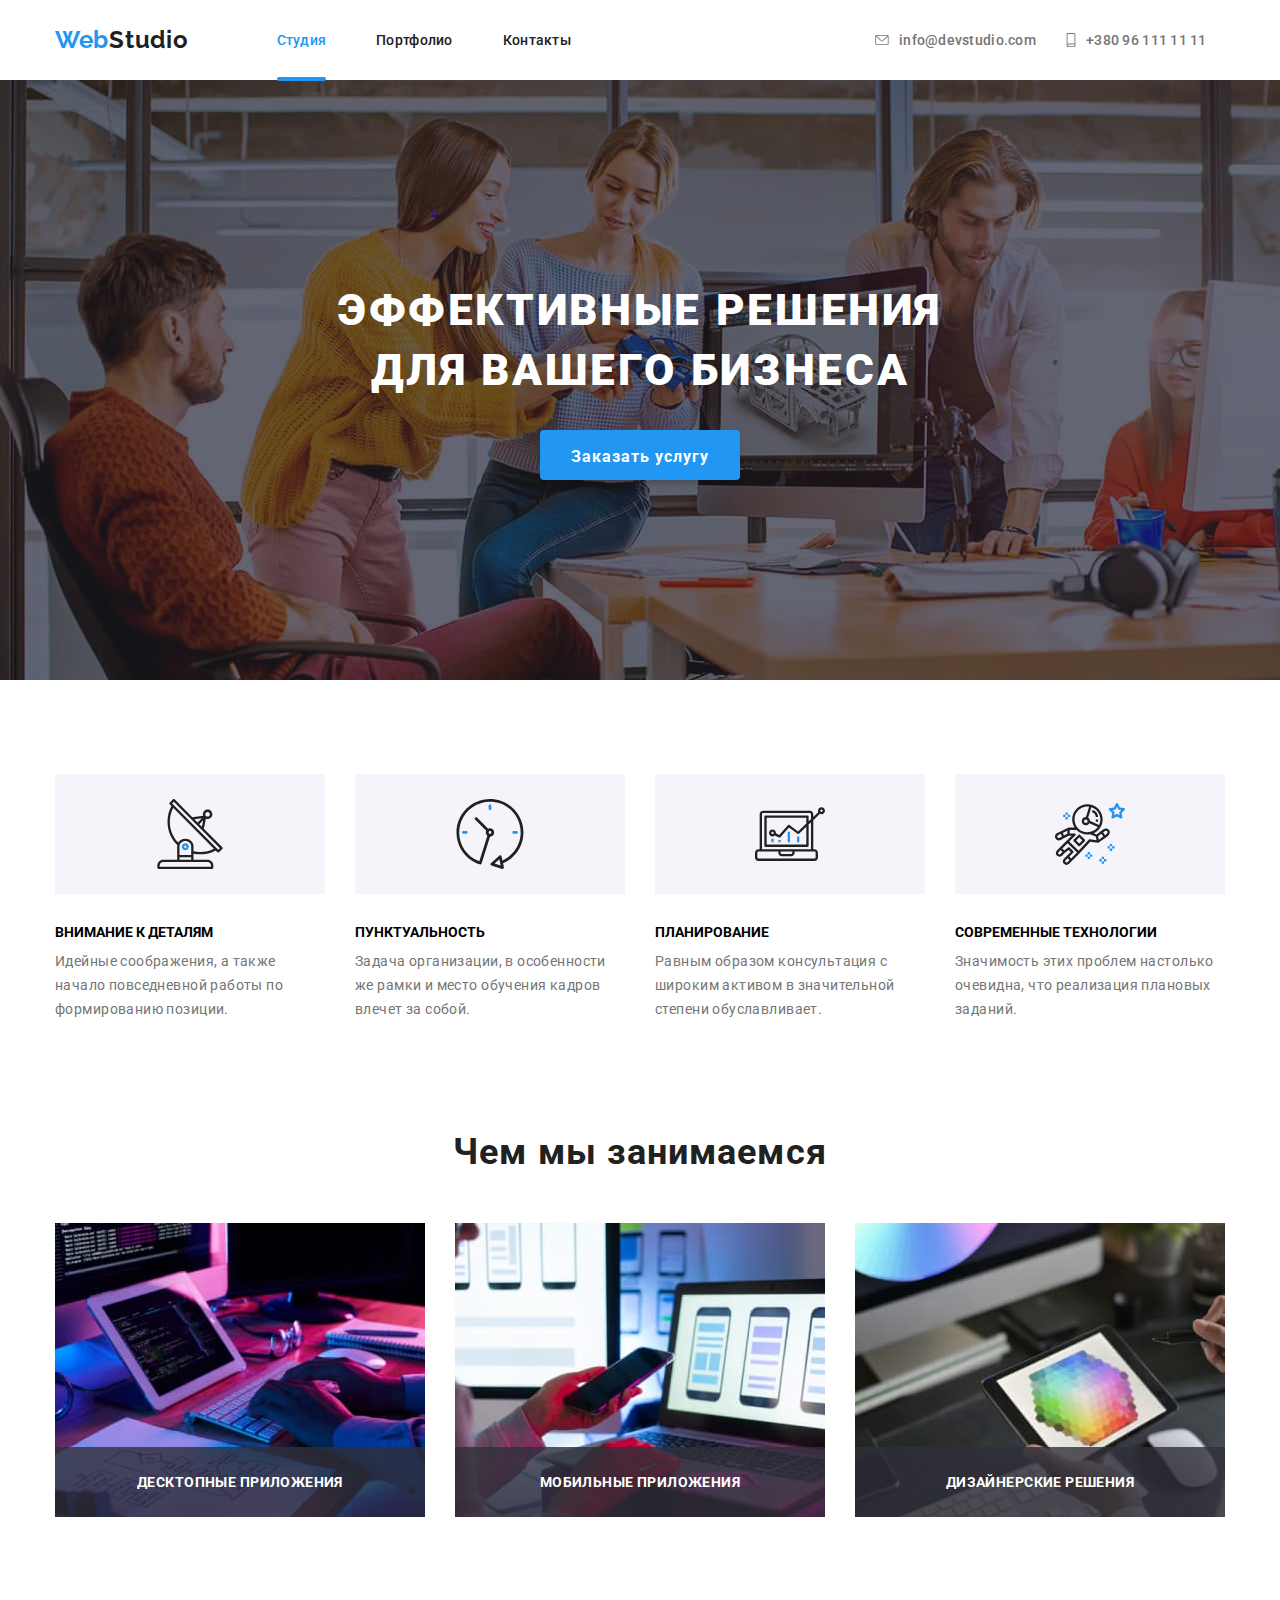
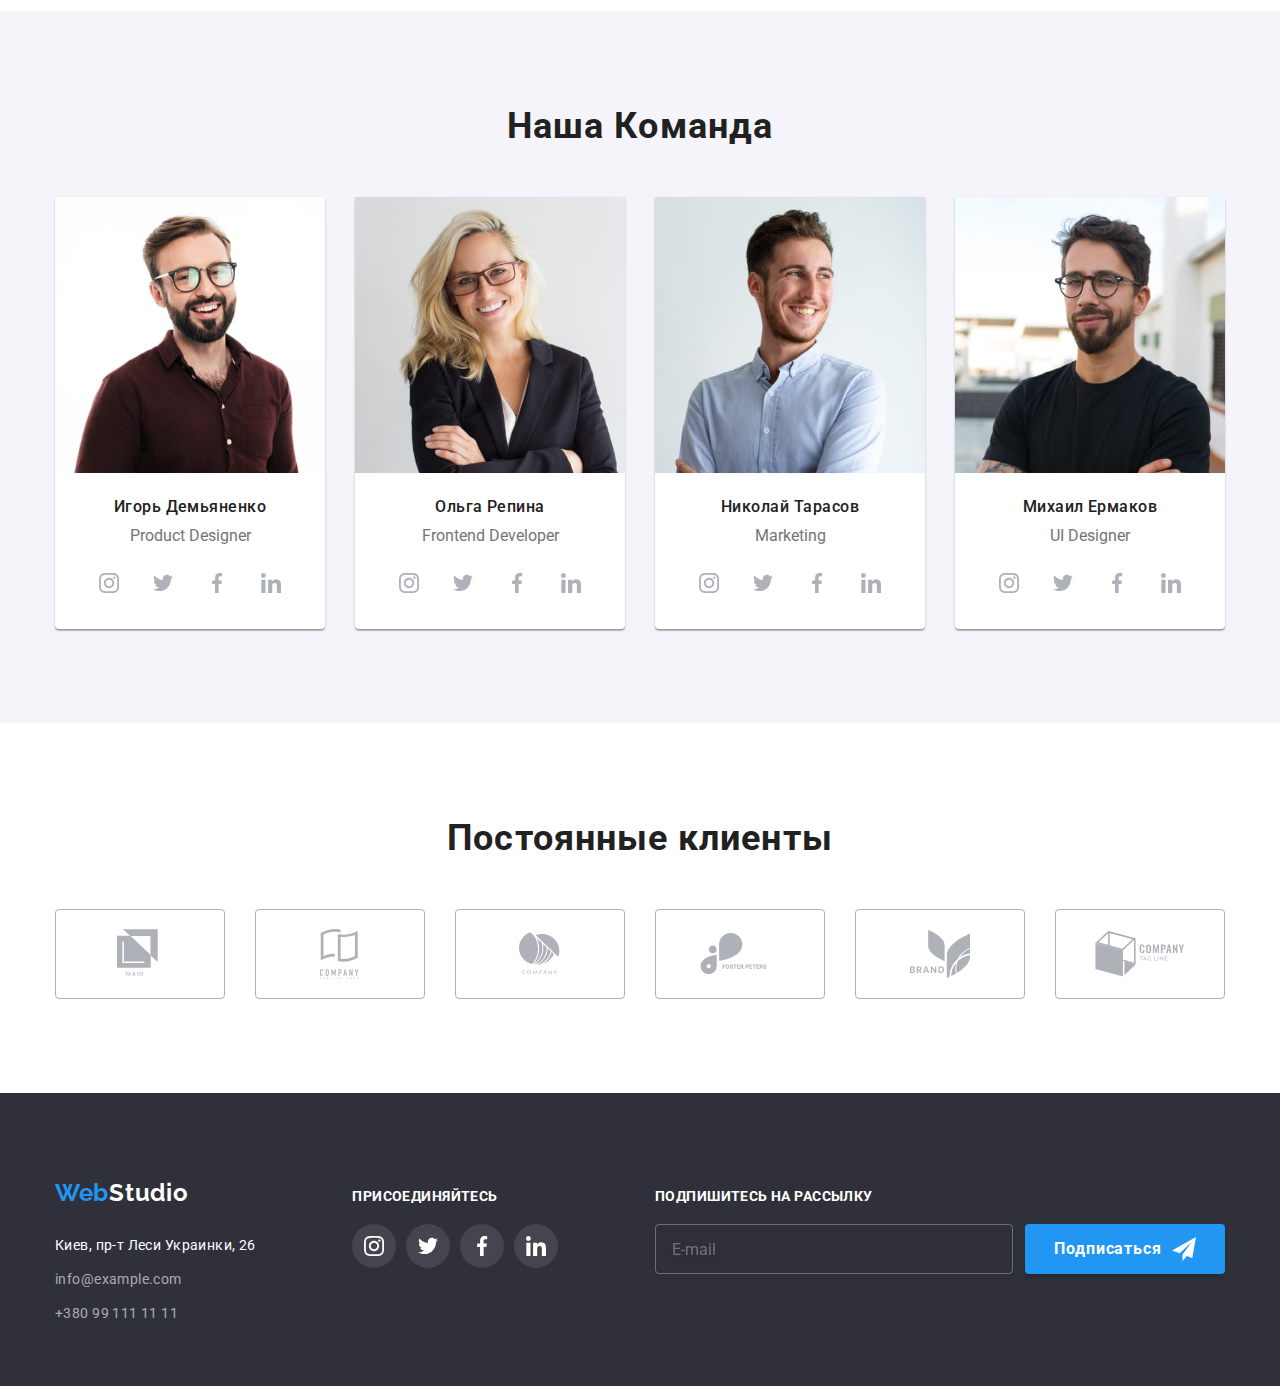
==== commit d27fa08f: "Update index.html" ====
--- a/index.html
+++ b/index.html
@@ -8,28 +8,16 @@
     <link
         href="https://fonts.googleapis.com/css2?family=Raleway:wght@700&family=Roboto:wght@400;500;700;900&display=swap"
         rel="stylesheet">
-    <link href="https://cdnjs.cloudflare.com/ajax/libs/modern-normalize/1.0.0/modern-normalize.css">
+    <link rel="stylesheet" href="https://cdnjs.cloudflare.com/ajax/libs/modern-normalize/1.0.0/modern-normalize.css" >
     <link rel="stylesheet" href="css/main.css"/>
 </head>
 
 <body>
-    <!---- Шапка страницы ----->
+    <!----Шапка страницы----->
     <header class="page-header">
         <div class="container">
-            <nav class="navigation">
                 <a href="./index.html" class="logo">Web<span class="logo__themelabel">Studio</span></a>
-                <button class="menu-mobile" 
-                type="button" 
-                artia-controls="header-menu-container" 
-                aria-expanded="false" 
-                data-menu-button>
-                    <svg class="menu-mobile__icon" width="40" height="40" 
-                    aria-label="Переключатель мобильного меню" >
-                        <use class="menu-mobile__menu" href="./img/symbol-defs.svg#menu"></use>
-                        <use class="menu-mobile__close" href="./img/symbol-defs.svg#close"></use>
-                    </svg>
-                </button>
-                <div class="header-menu-container" id="header-menu-container" data-menu>
+                <nav class="navigation">
                 <ul class="navigation__list">
                     <li class="navigation__item">
                         <a href="./index.html" class="navigation__link navigation__link--accent">Студия</a>
@@ -53,6 +41,36 @@
                         </svg>+380 96 111 11 11</a>
                         </li>
             </ul>
+            </nav>
+            <button class="menu-mobile" type="button" aria-expanded="false" data-menu-button>
+                <svg class="menu-mobile__icon" width="40" height="40" aria-label="Переключатель мобильного меню">
+                    <use class="menu-mobile__menu" href="./img/symbol-defs.svg#menu"></use>
+                </svg>
+            </button>
+            <div class="header-menu-container" data-menu>
+                <ul class="navigation__list">
+                    <li class="navigation__item">
+                        <a href="./index.html" class="navigation__link navigation__link--accent">Студия</a>
+                    </li>
+                    <li class="navigation__item">
+                        <a href="./portfolio.html" class="navigation__link">Портфолио</a>
+                    </li>
+                    <li class="navigation__item">
+                        <a href="/" class="navigation__link">Контакты</a>
+                    </li>
+                </ul>
+                <ul class="contact">
+                    <li class="contact__item"><a href="maito:info@devstudio.com" class="contact__link">
+                            <svg class="contact__icon" width="14" height="10">
+                                <use href="./img/symbol-defs.svg#ienvelope"></use>
+                            </svg>info@devstudio.com</a>
+                    </li>
+                    <li class="contact__item"><a href="tell:+380961111111" class="contact__link contact__link--accent">
+                            <svg class="contact__icon" width="10" height="14">
+                                <use href="./img/symbol-defs.svg#smartphone"></use>
+                            </svg>+380 96 111 11 11</a>
+                    </li>
+                </ul>
             <ul class="social-list__menu">
                 <li class="social-list__item">
                     <a href="" class="social-list__links">Instagram</a>
@@ -70,9 +88,12 @@
                     <a href="" class="social-list__links">LinkedIn</a>
                 </li>
             </ul>
-            </div>
-                </nav>
-
+                <button class="close-menu-btn" data-menu-close>
+                    <svg class="icon-close-btn">
+                        <use href="./img/symbol-defs.svg#close"></use>
+                    </svg>
+                </button>
+        </div>
         </div>
     </header>
 
@@ -228,9 +249,9 @@
                 <ul class="advantages_list">
                     <li class="advantages__item">
                         <picture>
-                            <source srcset="./img/IgorMobile.jpg 1x, ./img/IgorMobile2.jpg 2x" type="image" media="(min-width: 480px)">
-                                <source srcset="./img/IgorTablet.jpg 1x, ./img/IgorTablet2.jpg 2x" type="image" media="(min-width: 768px)">
-                                    <source srcset="./img/IgorDesktop.jpg 1x, ./img/IgorDesktop2.jpg 2x" type="image" media="(min-width: 1200px)">
+                            <source srcset="./img/IgorMobile.jpg 1x, ./img/IgorMobile2.jpg 2x" media="(min-width: 480px)">
+                                <source srcset="./img/IgorTablet.jpg 1x, ./img/IgorTablet2.jpg 2x" media="(min-width: 768px)">
+                                    <source srcset="./img/IgorDesktop.jpg 1x, ./img/IgorDesktop2.jpg 2x" media="(min-width: 1200px)">
                             <img class="advantages__images" src="./img/IgorMobile.jpg" alt="Игорь" width="450">
                         </picture>
                         <div class="advantages__wrapper--icon">
@@ -270,9 +291,9 @@
                     </li>
                     <li class="advantages__item">
                         <picture>
-                            <source srcset="./img/olgamobile.jpg 1x, ./img/olgamobilex2.jpg 2x" type="image/jpg" media="(min-width: 480px)">
-                            <source srcset="./img/olgatablet.jpg 1x, ./img/olgatabletx2.jpg 2x" type="image/jpg" media="(min-width: 768px)">
-                            <source srcset="./img/olgadesktop.jpg 1x, ./img/olgadesktopx2.jpg 2x" type="image/jpg" media="(min-width: 1200px)">
+                            <source srcset="./img/olgamobile.jpg 1x, ./img/olgamobilex2.jpg 2x" media="(min-width: 480px)">
+                            <source srcset="./img/olgatablet.jpg 1x, ./img/olgatabletx2.jpg 2x" media="(min-width: 768px)">
+                            <source srcset="./img/olgadesktop.jpg 1x, ./img/olgadesktopx2.jpg 2x" media="(min-width: 1200px)">
                             <img class="advantages__images" src="./img/olgamobile.jpg" alt="Ольга" width="450">
                         </picture>
                         <div class="advantages__wrapper--icon">
@@ -312,9 +333,9 @@
                     </li>
                     <li class="advantages__item">
                         <picture>
-                            <source srcset="./img/nikolaymobile.jpg 1x, ./img/nikolaymobilex2.jpg 2x" type="image/jpg" media="(min-width: 480px)">
-                            <source srcset="./img/nikolaytablet.jpg 1x, ./img/nikolaytabletx2.jpg 2x" type="image/jpg" media="(min-width: 768px)">
-                            <source srcset="./img/nikolaydesktop.jpg 1x, ./img/nikolaydesktopx2.jpg 2x" type="image/jpg" media="(min-width: 1200px)">
+                            <source srcset="./img/nikolaymobile.jpg 1x, ./img/nikolaymobilex2.jpg 2x" media="(min-width: 480px)">
+                            <source srcset="./img/nikolaytablet.jpg 1x, ./img/nikolaytabletx2.jpg 2x" media="(min-width: 768px)">
+                            <source srcset="./img/nikolaydesktop.jpg 1x, ./img/nikolaydesktopx2.jpg 2x" media="(min-width: 1200px)">
                             <img class="advantages__images" src="./img/nikolaymobile.jpg" alt="Николай" width="450">
                         </picture>
                         <div class="advantages__wrapper--icon">
@@ -354,11 +375,11 @@
                         </li>
                     <li class="advantages__item">
                         <picture>
-                            <source srcset="./img/michalmobile.jpg 1x, ./img/michalmobilex2.jpg 2x" type="image/jpg"
+                            <source srcset="./img/michalmobile.jpg 1x, ./img/michalmobilex2.jpg 2x"
                                 media="(min-width: 480px)">
-                            <source srcset="./img/michaltablet.jpg 1x, ./img/michaltabletx2.jpg 2x" type="image/jpg"
+                            <source srcset="./img/michaltablet.jpg 1x, ./img/michaltabletx2.jpg 2x"
                                 media="(min-width: 768px)">
-                            <source srcset="./img/michaldesktop.jpg 1x, ./img/michaldesktopx2.jpg 2x" type="image/jpg"
+                            <source srcset="./img/michaldesktop.jpg 1x, ./img/michaldesktopx2.jpg 2x"
                                 media="(min-width: 1200px)">
                             <img class="advantages__images" src="./img/michalmobile.jpg" alt="Михаил" width="450">
                         </picture>
@@ -404,7 +425,7 @@
 
         </section>
 
-        <!------- PARTNERS       -->
+        <!----PARTNERS--->
 
         <section class="section-padding">
             <div class="container">
--- a/css/main.css
+++ b/css/main.css
@@ -51,13 +51,18 @@
 }
 
 .container {
+  width: 100%;
   padding: 0 15px;
-  margin: 0 auto;
+}
+
+.page-header .container {
+  display: flex;
 }
 
 @media screen and (min-width: 480px) {
   .container {
     width: 480px;
+    margin: 0 auto;
   }
 }
 
@@ -97,6 +102,8 @@
 .section-padding {
   padding-bottom: 60px;
   padding-top: 60px;
+  width: 100%;
+  margin: 0 auto;
 }
 
 @media screen and (min-width: 1200px) {
@@ -129,8 +136,14 @@
 }
 
 .navigation {
-  display: flex;
-  align-items: center;
+  display: none;
+}
+
+@media screen and (min-width: 768px) {
+  .navigation {
+    display: flex;
+    align-items: center;
+  }
 }
 
 .menu-mobile {
@@ -141,7 +154,6 @@
   background-color: transparent;
   margin-left: auto;
   position: relative;
-  z-index: 22;
 }
 
 .menu-mobile:hover .menu-mobile__icon,
@@ -155,60 +167,76 @@
   }
 }
 
+.close-menu-btn {
+  position: fixed;
+  right: 8px;
+  top: 8px;
+  background-color: transparent;
+  border: none;
+  color: #212121;
+  padding: 0;
+}
+
+.close-menu-btn:hover, .close-menu-btn:focus {
+  color: #2196f3;
+}
+
+.icon-close-btn {
+  fill: currentColor;
+  width: 40px;
+  height: 40px;
+}
+
 .menu-mobile__icon {
   fill: currentColor;
 }
 
-.menu-mobile .menu-mobile__close {
-  display: none;
-}
-
-.menu-mobile.is-open .menu-mobile__close {
-  display: block;
-}
-
-.menu-mobile.is-open .menu-mobile__menu {
-  display: none;
-}
-
-@media screen and (max-width: 767px) {
+@media screen and (max-width: 768px) {
   .header-menu-container {
     position: fixed;
     top: 0;
-    left: 0;
+    right: 0;
     background-color: #ffffff;
-    height: 100%;
+    height: 100vh;
     width: 100%;
     padding: 48px 40px;
     z-index: 21;
     overflow: auto;
-    display: none;
-  }
-  .header-menu-container.is-open {
+    transform: translateY(-100%);
+    transition: transform 700ms cubic-bezier(0.4, 0, 0.2, 1);
     display: flex;
     flex-direction: column;
+    justify-content: space-between;
+  }
+  .header-menu-container.is-open {
+    transform: translateY(0);
   }
 }
 
 @media screen and (min-width: 768px) {
   .header-menu-container {
-    display: flex;
-    align-items: center;
+    display: none;
   }
 }
 
 .navigation__link {
   color: #212121;
+  transition: color 250ms cubic-bezier(0.4, 0, 0.2, 1);
   font-weight: 500;
-  font-size: 40px;
+  font-size: 25px;
   line-height: 1.175;
-  transition: color 250ms cubic-bezier(0.4, 0, 0.2, 1);
   display: block;
   letter-spacing: 0.02em;
 }
 
 .navigation__link:focus, .navigation__link:hover {
   color: #2196f3;
+}
+
+@media screen and (min-width: 480px) {
+  .navigation__link {
+    font-size: 40px;
+  }
 }
 
 @media screen and (min-width: 768px) {
@@ -221,7 +249,7 @@
 }
 
 .navigation__list {
-  margin-bottom: 240px;
+  margin-bottom: 40px;
 }
 
 @media screen and (min-width: 768px) {
@@ -289,30 +317,43 @@
 
 .social-list__links {
   font-weight: 500;
-  font-size: 18px;
-  line-height: 1.222;
+  font-size: 10px;
+  line-height: 1.122;
   letter-spacing: 0.02em;
   color: #2196f3;
+}
+
+@media screen and (min-width: 480px) {
+  .social-list__links {
+    font-size: 18px;
+  }
 }
 
 .social-list__line {
   background-color: rgba(33, 33, 33, 0.2);
   width: 22px;
-  height: 2px;
+  height: 1px;
   transform: rotate(90deg);
 }
 
 .contact__link {
   color: #757575;
   font-weight: 500;
-  font-size: 24px;
-  line-height: 1.176;
+  font-size: 18px;
+  line-height: 1;
   display: block;
   letter-spacing: 0.02em;
 }
 
 .contact__link:hover, .contact__link:focus {
   color: #2196f3;
+}
+
+@media screen and (min-width: 480px) {
+  .contact__link {
+    font-size: 24px;
+    line-height: 1.176;
+  }
 }
 
 @media screen and (min-width: 768px) {
@@ -328,6 +369,7 @@
   .contact__link {
     font-size: 14px;
     line-height: 1.142;
+    padding: 32px 0;
   }
 }
 
@@ -356,7 +398,7 @@
 @media screen and (max-width: 767px) {
   .contact {
     flex-direction: column-reverse;
-    margin-bottom: 64px;
+    margin-bottom: 20px;
   }
 }
 
@@ -386,6 +428,12 @@
 }
 
 @media screen and (max-width: 767px) {
+  .contact__link--accent {
+    color: #2196f3;
+  }
+}
+
+@media screen and (min-width: 480px) and (max-width: 767px) {
   .contact__link--accent {
     color: #2196f3;
     font-size: 34px;
@@ -1094,6 +1142,7 @@
 .backdrop.is-hidden {
   opacity: 0;
   pointer-events: none;
+  visibility: none;
 }
 
 .modal {
@@ -1101,22 +1150,26 @@
   top: 50%;
   left: 50%;
   transform: translate(-50%, -50%) scale(1);
-  transition: transform 250ms cubic-bezier(0.4, 0, 0.2, 1);
+  transition: transform 250ms cubic-bezier(0.4, 0, 0.2, 1), opacity 250ms cubic-bezier(0.4, 0, 0.2, 1);
   background-color: #ffffff;
   box-shadow: 0px 1px 3px rgba(0, 0, 0, 0.12), 0px 1px 1px rgba(0, 0, 0, 0.14), 0px 2px 1px rgba(0, 0, 0, 0.2);
   border-radius: 4px;
   opacity: 1;
-}
-
-@media screen and (min-width: 480px) {
+  height: 95%;
+  max-height: 609px;
+  width: 95%;
+}
+
+@media screen and (max-width: 1199px) {
   .modal {
-    width: 450px;
+    max-width: 450px;
+    overflow: scroll;
   }
 }
 
 @media screen and (min-width: 1200px) {
   .modal {
-    width: 530px;
+    max-width: 530px;
   }
 }
 
@@ -1233,6 +1286,7 @@
 .modal__figure:hover, .modal__figure:focus {
   cursor: pointer;
   border: 2px solid #2196f3;
+  background-color: #2196f3;
 }
 
 .modal__accept--input:checked + .modal__figure {
